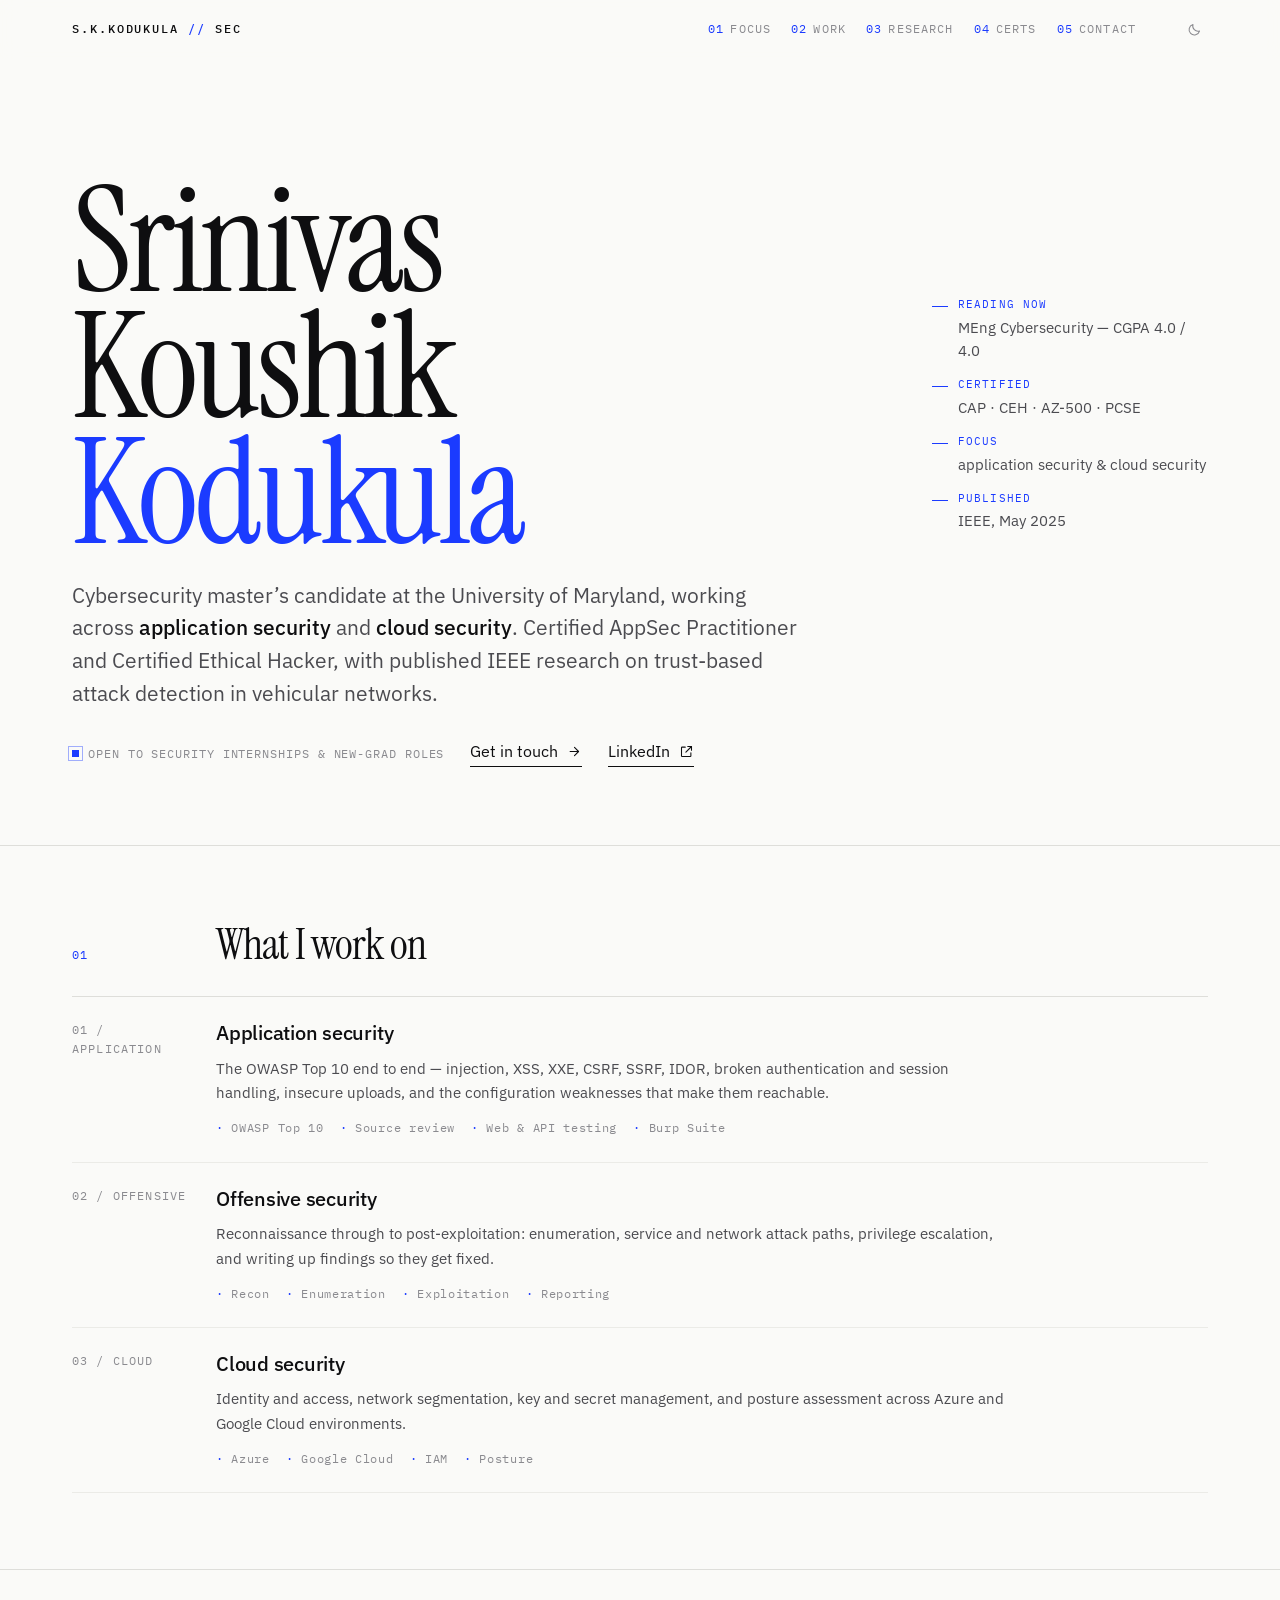
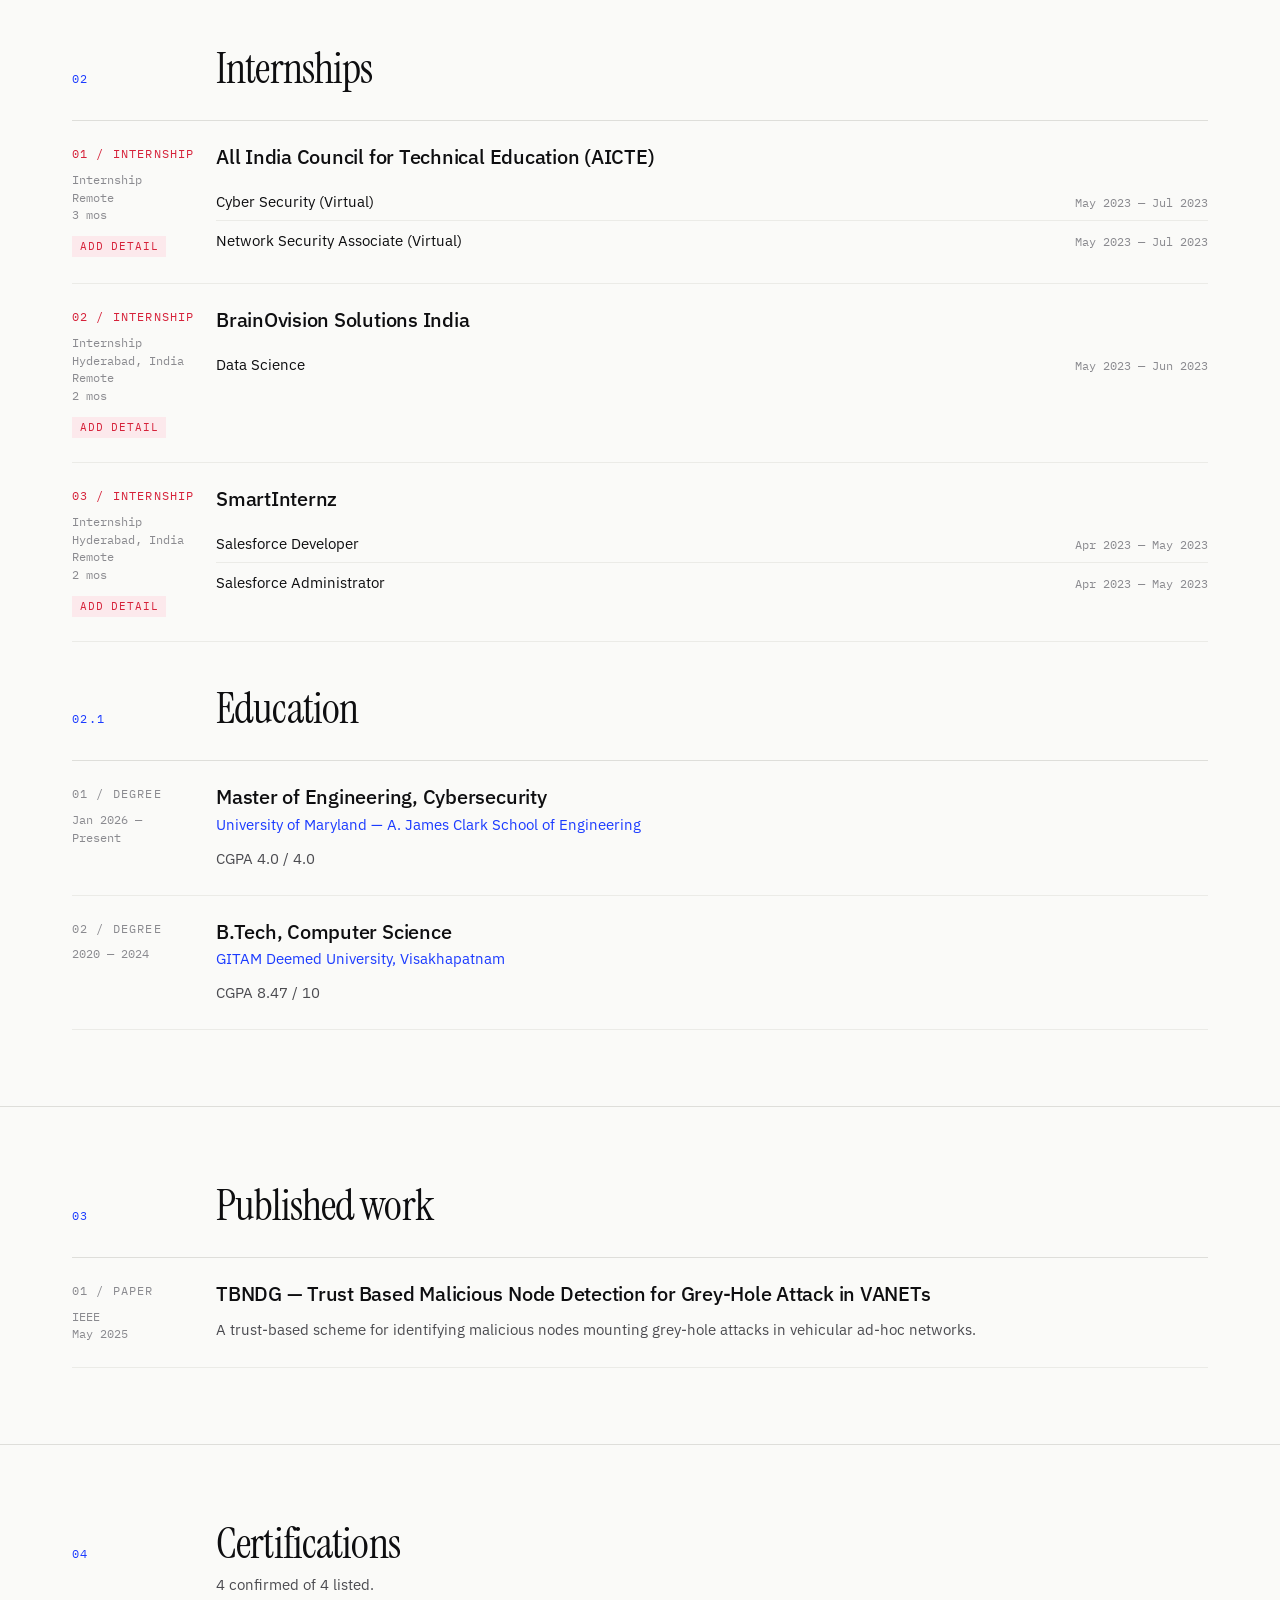
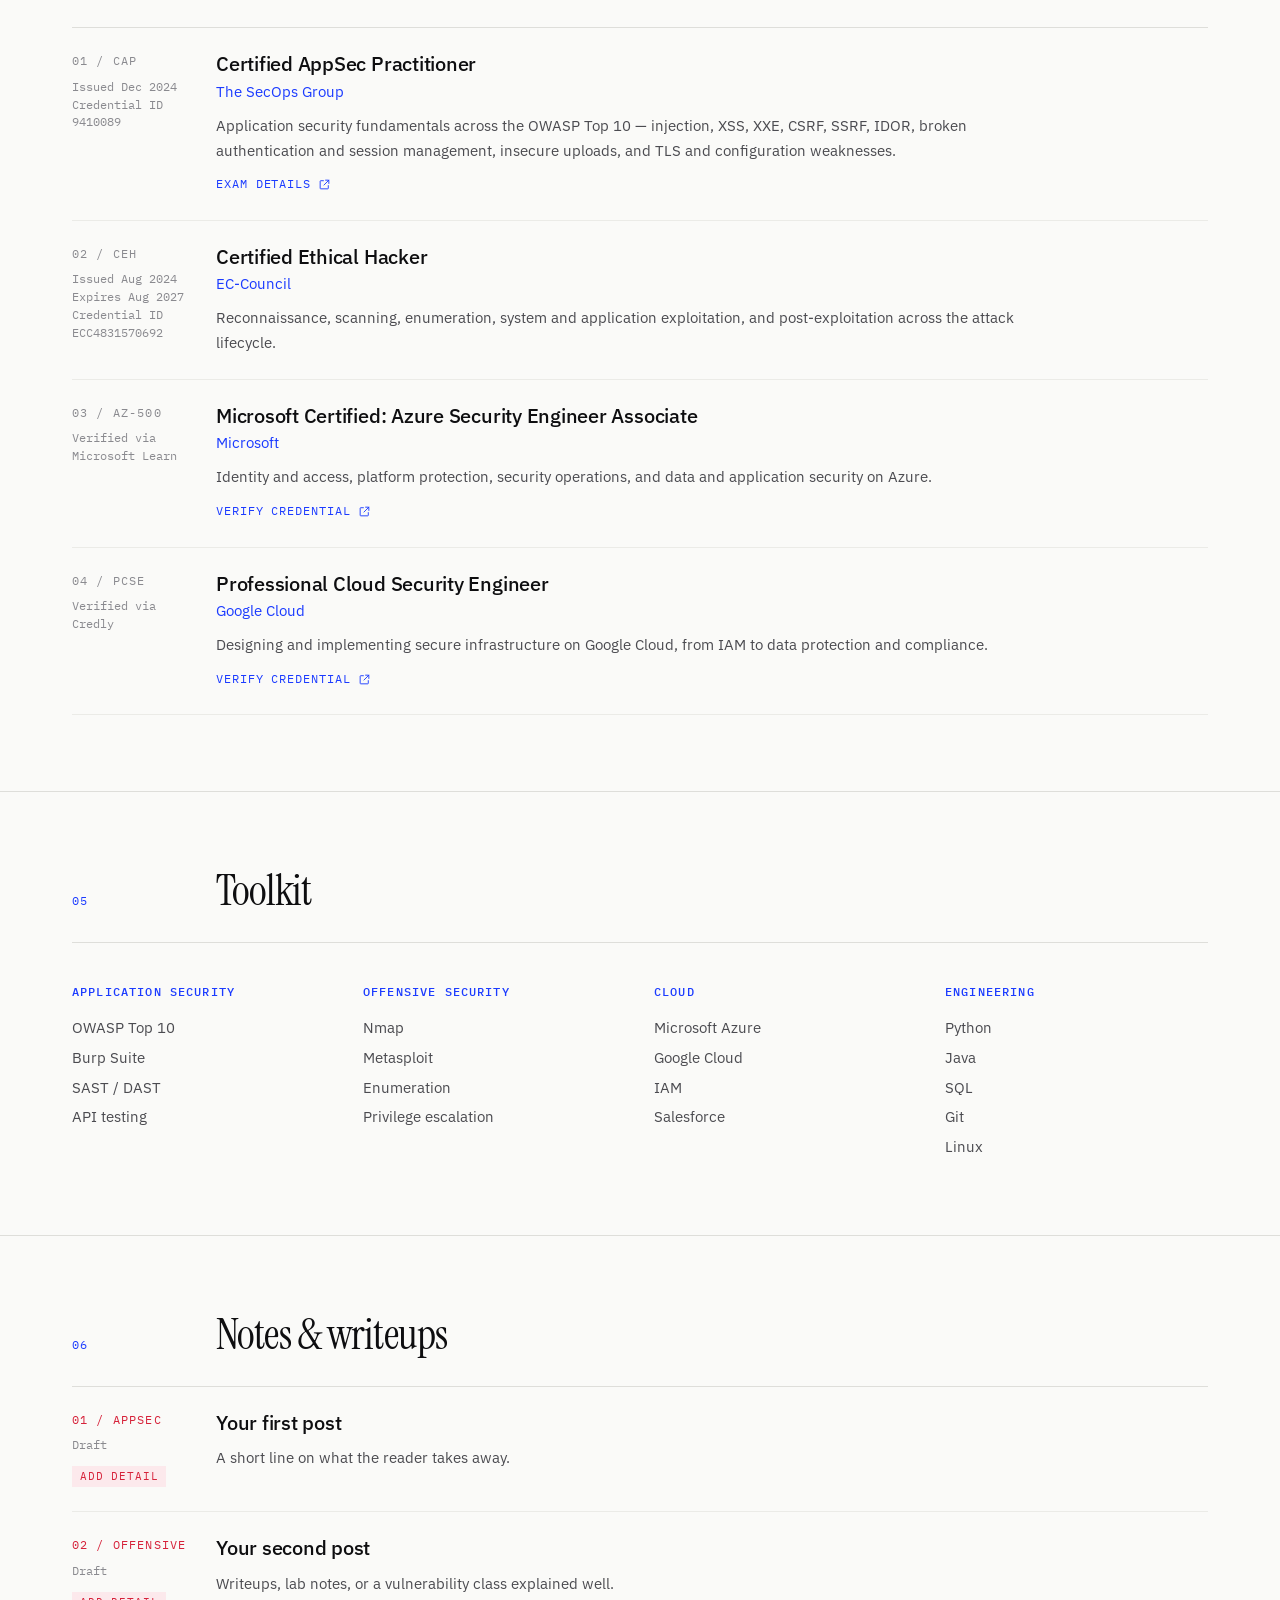
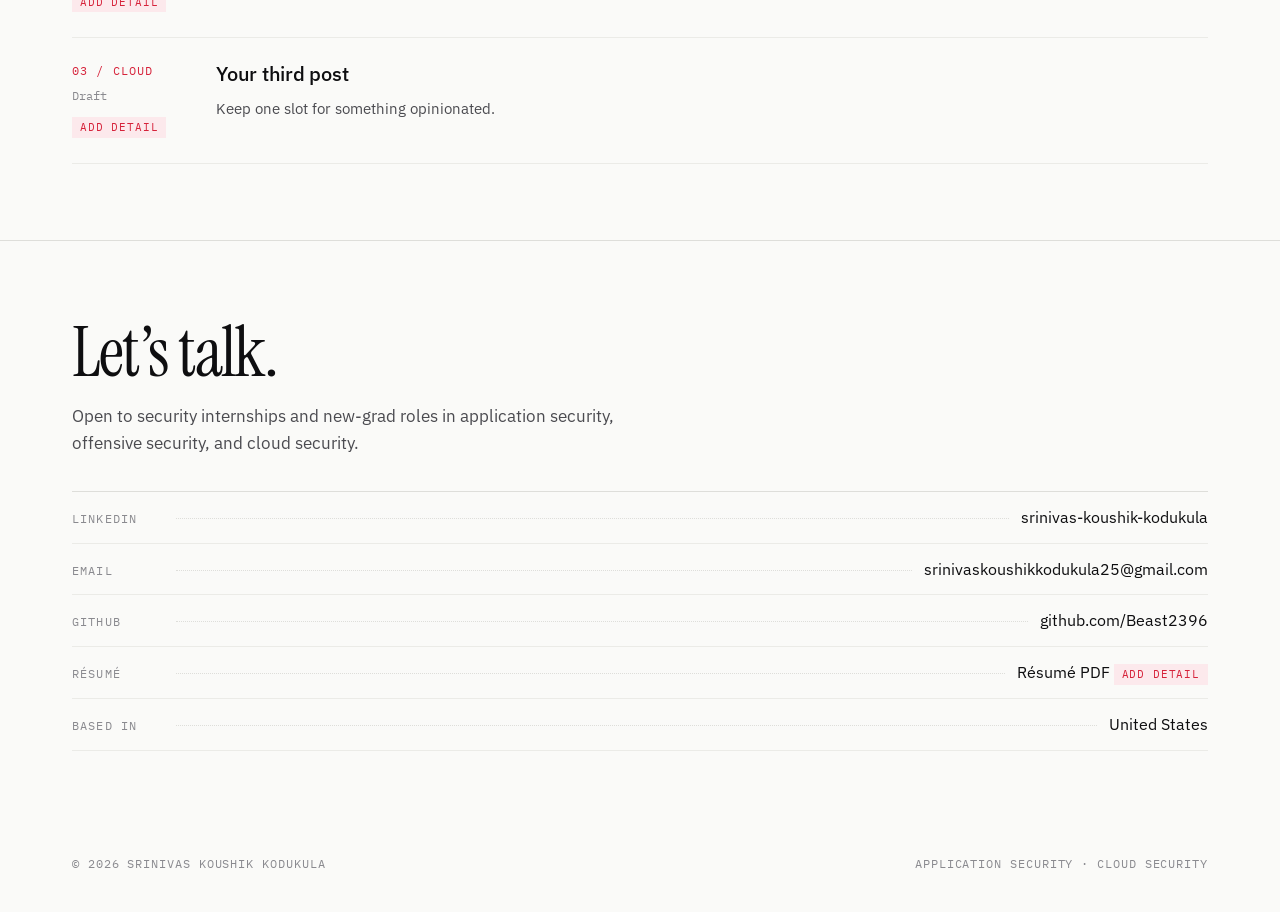
==== index.html @ a97a75a4 "Portfolio: four designs from one content source BEast (Windows 11 desktop) is the site; Annotated, T" ====
<!DOCTYPE html>
<html lang="en">
<head>
<meta charset="UTF-8">
<meta name="viewport" content="width=device-width, initial-scale=1, viewport-fit=cover">
<title>Srinivas Koushik Kodukula — Application &amp; Cloud Security</title>
<meta name="description" content="Cybersecurity master's candidate at the University of Maryland working across application security, offensive security, and cloud security. CAP and CEH certified, with published IEEE research.">
<meta name="author" content="Srinivas Koushik Kodukula">
<meta name="color-scheme" content="light dark">
<meta name="theme-color" content="#FAFAF8" media="(prefers-color-scheme: light)">
<meta name="theme-color" content="#0C0C0E" media="(prefers-color-scheme: dark)">
<meta property="og:type" content="website">
<meta property="og:title" content="Srinivas Koushik Kodukula — Application &amp; Cloud Security">
<link rel="preconnect" href="https://fonts.gstatic.com" crossorigin>
<link rel="stylesheet" href="https://fonts.googleapis.com/css2?family=Instrument+Serif:ital@0;1&family=IBM+Plex+Sans:wght@400;500&family=IBM+Plex+Mono:wght@400;500&display=swap">
<style>/* ══════════════════════════════════════════════════════════════════════
   DESIGN — "Annotated"

   The idea: a source-code review, set as print. Application security work
   is reading something closely and writing in the margin, so the whole
   page is built as a marked-up document — a narrow monospace margin rail
   carrying labels, IDs and dates, with the content set beside it, and
   hairline rules between every entry. The hero is the name at full page
   width with review annotations pointing into it.

   Deliberately no cards, no soft gradients, no rounded surfaces. Structure
   comes from rules, numbers and the margin rail instead of from boxes.

   Palette : near-white paper, near-black ink, one electric cobalt, and a
             signal red used only for status and unfinished content.
   Type    : Instrument Serif at display sizes for the character, IBM Plex
             Sans for reading, IBM Plex Mono for everything in the margin.
   ══════════════════════════════════════════════════════════════════════ */

:root {
  color-scheme: light;
  --paper:  #FAFAF8;
  --paper-2:#F1F1ED;
  --ink:    #0E0E10;
  --ink-2:  #4B4B50;
  --ink-3:  #8A8A8F;
  --rule:   #DEDEDA;
  --rule-2: #EBEBE7;

  --accent:      #1B3BFF;
  --accent-soft: #E8EBFF;
  --signal:      #D6223A;
  --signal-soft: #FCE9EC;

  --f-display: 'Instrument Serif', 'Times New Roman', serif;
  --f-body: 'IBM Plex Sans', system-ui, -apple-system, sans-serif;
  --f-mono: 'IBM Plex Mono', ui-monospace, 'SF Mono', Menlo, monospace;

  --rail: 124px;
  --gutter: 22px;
  --ease: cubic-bezier(.22, .61, .36, 1);
}

@media (prefers-color-scheme: dark) {
  :root:not([data-theme="light"]) {
    color-scheme: dark;
    --paper:  #0C0C0E;
    --paper-2:#141418;
    --ink:    #EDEDEA;
    --ink-2:  #A7A7A4;
    --ink-3:  #6E6E72;
    --rule:   #26262B;
    --rule-2: #1A1A1E;
    --accent:      #7E95FF;
    --accent-soft: #171C36;
    --signal:      #FF5A6E;
    --signal-soft: #2A1418;
  }
}
:root[data-theme="dark"] {
  color-scheme: dark;
  --paper:  #0C0C0E;
  --paper-2:#141418;
  --ink:    #EDEDEA;
  --ink-2:  #A7A7A4;
  --ink-3:  #6E6E72;
  --rule:   #26262B;
  --rule-2: #1A1A1E;
  --accent:      #7E95FF;
  --accent-soft: #171C36;
  --signal:      #FF5A6E;
  --signal-soft: #2A1418;
}

*, *::before, *::after { box-sizing: border-box; }

body {
  margin: 0;
  background: var(--paper);
  color: var(--ink);
  font-family: var(--f-body);
  font-size: 16.5px;
  line-height: 1.6;
  -webkit-font-smoothing: antialiased;
}

h1, h2, h3 { margin: 0; font-weight: 400; }
p { margin: 0; }
ul, ol { margin: 0; padding: 0; list-style: none; }
a { color: inherit; text-decoration: none; }
button { font: inherit; color: inherit; background: none; border: 0; padding: 0; cursor: pointer; }
::selection { background: var(--accent); color: #fff; }
:focus-visible { outline: 2px solid var(--accent); outline-offset: 3px; }

html { scroll-behavior: smooth; scroll-padding-top: 90px; }

.wrap { width: 100%; max-width: 1180px; margin: 0 auto; padding-inline: var(--gutter); }

/* mono label, used everywhere in the margin */
.m {
  font-family: var(--f-mono); font-size: 11.5px; line-height: 1.5;
  letter-spacing: .08em; text-transform: uppercase; color: var(--ink-3);
}

/* ── top bar ─────────────────────────────────────────────────────────── */
.topbar {
  position: sticky; top: 0; z-index: 40;
  background: color-mix(in srgb, var(--paper) 88%, transparent);
  backdrop-filter: blur(10px); -webkit-backdrop-filter: blur(10px);
  border-bottom: 1px solid transparent;
  transition: border-color .3s var(--ease);
}
.topbar.stuck { border-bottom-color: var(--rule); }
.bar { display: flex; align-items: center; gap: 20px; height: 58px; }

.sig {
  font-family: var(--f-mono); font-size: 12px; font-weight: 500;
  letter-spacing: .16em; color: var(--ink); flex: none;
}
.sig b { color: var(--accent); font-weight: 500; }

.bar nav { display: none; gap: 20px; margin-left: auto; }
@media (min-width: 880px) { .bar nav { display: flex; } }
.bar nav a { position: relative; font-family: var(--f-mono); font-size: 11.5px; letter-spacing: .1em; text-transform: uppercase; color: var(--ink-3); transition: color .2s var(--ease); }
.bar nav a i { color: var(--accent); font-style: normal; margin-right: 6px; }
.bar nav a:hover { color: var(--ink); }

.bar-end { display: flex; align-items: center; gap: 12px; margin-left: auto; }
@media (min-width: 880px) { .bar-end { margin-left: 24px; } }
.tog { width: 28px; height: 28px; display: grid; place-items: center; color: var(--ink-3); transition: color .2s var(--ease); }
.tog:hover { color: var(--ink); }
.tog svg { width: 15px; height: 15px; }

/* ── hero ────────────────────────────────────────────────────────────── */
.hero { padding-block: clamp(46px, 9vw, 96px) clamp(40px, 7vw, 78px); border-bottom: 1px solid var(--rule); }
.hero-grid { display: grid; grid-template-columns: 1fr; gap: 30px; }
@media (min-width: 1000px) { .hero-grid { grid-template-columns: minmax(0, 1fr) 276px; gap: 52px; align-items: end; } }

.name {
  font-family: var(--f-display); font-weight: 400;
  font-size: clamp(3.1rem, 12.4vw, 9.2rem);
  line-height: .855; letter-spacing: -0.028em;
  text-wrap: balance;
}
.name .lede { display: block; }
.name .accent { color: var(--accent); }

/* review annotations in the right margin */
.annots { display: flex; flex-direction: column; gap: 14px; }
.annot { position: relative; padding-left: 26px; }
.annot::before {
  content: ""; position: absolute; left: 0; top: .62em; width: 16px; height: 1px; background: var(--accent);
}
.annot .k { display: block; font-family: var(--f-mono); font-size: 11px; letter-spacing: .1em; text-transform: uppercase; color: var(--accent); }
.annot .v { display: block; font-size: 14.5px; color: var(--ink-2); margin-top: 2px; }

.statement {
  margin-top: clamp(28px, 5vw, 46px);
  font-size: clamp(1.06rem, 2.3vw, 1.32rem); line-height: 1.55;
  color: var(--ink-2); max-width: 46rem;
}
.statement b { color: var(--ink); font-weight: 500; }

.hero-foot { display: flex; flex-wrap: wrap; align-items: center; gap: 14px 26px; margin-top: 30px; }
.live { display: inline-flex; align-items: center; gap: 9px; }
.live .d { width: 7px; height: 7px; background: var(--accent); flex: none; position: relative; }
.live .d::after { content: ""; position: absolute; inset: -4px; border: 1px solid var(--accent); opacity: .4; animation: pulse 2.6s var(--ease) infinite; }
@keyframes pulse { 0% { transform: scale(.6); opacity: .55; } 100% { transform: scale(1.5); opacity: 0; } }

.cta { display: inline-flex; align-items: center; gap: 9px; font-size: 15.5px; color: var(--ink); border-bottom: 1px solid var(--ink); padding-bottom: 2px; transition: color .2s var(--ease), border-color .2s var(--ease), gap .2s var(--ease); }
.cta:hover { color: var(--accent); border-color: var(--accent); gap: 14px; }
.cta svg { width: 15px; height: 15px; }

/* ── section scaffold ────────────────────────────────────────────────── */
section { padding-block: clamp(46px, 7vw, 76px); border-bottom: 1px solid var(--rule); }
section:last-of-type { border-bottom: 0; }

.sec-bar { display: grid; grid-template-columns: var(--rail) 1fr; gap: 20px; align-items: baseline; margin-bottom: 30px; }
@media (max-width: 760px) { .sec-bar { grid-template-columns: 1fr; gap: 6px; } }
.sec-n { font-family: var(--f-mono); font-size: 11.5px; letter-spacing: .12em; color: var(--accent); }
.sec-t { font-family: var(--f-display); font-size: clamp(1.7rem, 4.4vw, 2.7rem); line-height: 1.02; letter-spacing: -0.02em; }
.sec-x { margin-top: 8px; font-size: 15px; color: var(--ink-2); max-width: 40rem; }

/* ── the entry: margin rail + content. every list on the page uses it ── */
.entries { border-top: 1px solid var(--rule); }
.entry {
  display: grid; grid-template-columns: var(--rail) 1fr; gap: 20px;
  padding-block: 24px; border-bottom: 1px solid var(--rule-2);
}
@media (max-width: 760px) { .entry { grid-template-columns: 1fr; gap: 10px; } }
.entry:hover .e-id { color: var(--accent); }
.e-rail { display: flex; flex-direction: column; gap: 7px; }
.e-id { font-family: var(--f-mono); font-size: 11.5px; letter-spacing: .1em; color: var(--ink-3); transition: color .2s var(--ease); }
.e-meta { font-family: var(--f-mono); font-size: 11.5px; line-height: 1.55; color: var(--ink-3); }

.e-title { font-size: 1.22rem; font-weight: 500; letter-spacing: -0.012em; line-height: 1.25; }
.e-title .at { color: var(--ink-3); font-weight: 400; }
.e-sub { margin-top: 3px; font-size: 14.5px; color: var(--accent); }
.e-body { margin-top: 10px; font-size: 15.3px; color: var(--ink-2); line-height: 1.62; max-width: 50rem; }

.tags { display: flex; flex-wrap: wrap; gap: 6px 16px; margin-top: 14px; }
.tags li { font-family: var(--f-mono); font-size: 11.5px; letter-spacing: .06em; color: var(--ink-3); }
.tags li::before { content: "· "; color: var(--accent); }

.stints { margin-top: 12px; }
.stints li { display: flex; flex-wrap: wrap; align-items: baseline; gap: 10px; padding: 7px 0; border-top: 1px solid var(--rule-2); }
.stints li:first-child { border-top: 0; }
.stint-t { font-size: 15.2px; color: var(--ink); }
.stint-p { margin-left: auto; font-family: var(--f-mono); font-size: 11.5px; color: var(--ink-3); }

.e-link { display: inline-flex; align-items: center; gap: 7px; margin-top: 13px; font-family: var(--f-mono); font-size: 11.5px; letter-spacing: .08em; text-transform: uppercase; color: var(--accent); transition: gap .2s var(--ease); }
a.entry:hover .e-link { gap: 12px; }
.e-link svg { width: 13px; height: 13px; }

/* unfinished content */
.todo { display: inline-block; padding: 2px 8px; background: var(--signal-soft); color: var(--signal); font-family: var(--f-mono); font-size: 10.5px; letter-spacing: .08em; text-transform: uppercase; }
.is-todo .e-id { color: var(--signal); }

/* ── toolkit: dense mono columns ─────────────────────────────────────── */
.kit { display: grid; grid-template-columns: repeat(4, 1fr); gap: 28px; border-top: 1px solid var(--rule); padding-top: 24px; }
@media (max-width: 900px) { .kit { grid-template-columns: repeat(2, 1fr); } }
@media (max-width: 520px) { .kit { grid-template-columns: 1fr; } }
.kit h4 { font-family: var(--f-mono); font-size: 11.5px; letter-spacing: .1em; text-transform: uppercase; color: var(--accent); font-weight: 500; }
.kit ul { margin-top: 12px; display: flex; flex-direction: column; gap: 6px; }
.kit li { font-size: 14.8px; color: var(--ink-2); }

/* ── contact: a table of contents with leader dots ───────────────────── */
.contact-head { font-family: var(--f-display); font-size: clamp(2.2rem, 7vw, 4.4rem); line-height: 1; letter-spacing: -0.025em; }
.contact-x { margin-top: 16px; font-size: 1.05rem; color: var(--ink-2); max-width: 38rem; }
.toc { margin-top: 34px; border-top: 1px solid var(--rule); }
.toc-row { display: flex; align-items: baseline; gap: 12px; padding: 13px 0; border-bottom: 1px solid var(--rule-2); }
.toc-k { font-family: var(--f-mono); font-size: 11.5px; letter-spacing: .1em; text-transform: uppercase; color: var(--ink-3); flex: none; min-width: 92px; }
.toc-dots { flex: 1; border-bottom: 1px dotted var(--rule); transform: translateY(-4px); }
.toc-v { font-size: 15.5px; color: var(--ink); }
a.toc-row:hover .toc-v { color: var(--accent); }
a.toc-row:hover .toc-dots { border-bottom-color: var(--accent); }

footer { padding-block: 28px 40px; }
.foot { display: flex; flex-wrap: wrap; justify-content: space-between; gap: 12px; }

/* ── motion ───────────────────────────────────────────────────────────
   Reveal state is applied by JS only, so the page renders complete if
   scripts fail. `translate` is used rather than `transform` so reveals
   never collide with hover transforms.
   ─────────────────────────────────────────────────────────────────── */
.reveal { opacity: 0; translate: 0 14px; transition: opacity .62s var(--ease), translate .62s var(--ease); }
.reveal.in { opacity: 1; translate: 0 0; }
.name .reveal { translate: 0 24px; }

/* the rail id shifts as the eye lands on a row */
.entry { transition: background-color .25s var(--ease); }
.entry:hover { background: color-mix(in srgb, var(--accent) 4%, transparent); }
a.entry:hover .e-title { color: var(--accent); }
.e-title { transition: color .25s var(--ease); }

/* the annotation leader lines draw themselves in */
.annot::before { transform-origin: left; scale: 0 1; transition: scale .5s var(--ease) .15s; }
.annot.in::before { scale: 1 1; }

@media (prefers-reduced-motion: reduce) {
  .reveal { opacity: 1; translate: 0 0; }
  .annot::before { scale: 1 1; }
}
</style>
</head>
<body>
<header class="topbar" id="topbar">
  <div class="wrap bar">
    <a class="sig" id="sig" href="#top"></a>
    <nav id="nav" aria-label="Sections"></nav>
    <div class="bar-end"><button class="tog" id="theme" type="button"></button></div>
  </div>
</header>

<main id="top">
  <section class="hero">
    <div class="wrap">
      <div class="hero-grid">
        <h1 class="name" id="name"></h1>
        <ul class="annots" id="annots"></ul>
      </div>
      <p class="statement" id="statement"></p>
      <div class="hero-foot" id="herofoot"></div>
    </div>
  </section>

  <section id="focus">
    <div class="wrap">
      <div class="sec-bar">
        <span class="sec-n">01</span>
        <div><h2 class="sec-t">What I work on</h2></div>
      </div>
      <div class="entries" id="focus-list"></div>
    </div>
  </section>

  <section id="work">
    <div class="wrap">
      <div class="sec-bar">
        <span class="sec-n">02</span>
        <div><h2 class="sec-t">Internships</h2></div>
      </div>
      <div class="entries" id="work-list"></div>
      <div class="sec-bar" style="margin-top:44px"><span class="sec-n">02.1</span><div><h2 class="sec-t">Education</h2></div></div>
      <div class="entries" id="edu-list"></div>
    </div>
  </section>

  <section id="research">
    <div class="wrap">
      <div class="sec-bar">
        <span class="sec-n">03</span>
        <div><h2 class="sec-t">Published work</h2></div>
      </div>
      <div class="entries" id="research-list"></div>
    </div>
  </section>

  <section id="certs">
    <div class="wrap">
      <div class="sec-bar">
        <span class="sec-n">04</span>
        <div><h2 class="sec-t">Certifications</h2><p class="sec-x" id="cert-note"></p></div>
      </div>
      <div class="entries" id="cert-list"></div>
    </div>
  </section>

  <section id="toolkit">
    <div class="wrap">
      <div class="sec-bar">
        <span class="sec-n">05</span>
        <div><h2 class="sec-t">Toolkit</h2></div>
      </div>
      <div class="kit" id="kit"></div>
    </div>
  </section>

  <section id="writing">
    <div class="wrap">
      <div class="sec-bar">
        <span class="sec-n">06</span>
        <div><h2 class="sec-t">Notes &amp; writeups</h2></div>
      </div>
      <div class="entries" id="writing-list"></div>
    </div>
  </section>


  <section id="contact">
    <div class="wrap">
      <h2 class="contact-head">Let&rsquo;s talk.</h2>
      <p class="contact-x">Open to security internships and new-grad roles in application
        security, offensive security, and cloud security.</p>
      <div class="toc" id="toc"></div>
    </div>
  </section>
</main>

<footer><div class="wrap foot" id="foot"></div></footer>

<script>/* ══════════════════════════════════════════════════════════════════════
   CONTENT — everything the site says lives here.

   Facts below come from the LinkedIn profile export unless marked.
   Entries with  todo: true  render an amber "Needs your input" chip and
   are excluded from confirmed counts. Nothing here claims anything you
   haven't supplied.
   ══════════════════════════════════════════════════════════════════════ */
window.SITE = {
  owner: {
    name: 'Srinivas Koushik Kodukula',
    short: 'Srinivas',
    headline: 'Securing software, from the source up.',
    discipline: 'Application Security · Cloud Security',
    intro: 'Cybersecurity master’s candidate at the University of Maryland, working across ' +
           'application security and cloud security. Certified AppSec Practitioner and Certified ' +
           'Ethical Hacker, with published IEEE research on trust-based attack detection in ' +
           'vehicular networks.',
    status: 'Open to security internships & new-grad roles',
    location: { text: 'United States' },
    email: { text: 'srinivaskoushikkodukula25@gmail.com',
             href: 'mailto:srinivaskoushikkodukula25@gmail.com' },
    resume: { text: 'Résumé PDF', href: null, todo: true },
    github: { text: 'github.com/Beast2396', href: 'https://github.com/Beast2396' },
    linkedin: {
      text: 'srinivas-koushik-kodukula',
      href: 'https://www.linkedin.com/in/srinivas-koushik-kodukula-233884201/'
    }
  },

  capabilities: [
    {
      icon: 'code',
      title: 'Application security',
      body: 'The OWASP Top 10 end to end — injection, XSS, XXE, CSRF, SSRF, IDOR, broken ' +
            'authentication and session handling, insecure uploads, and the configuration ' +
            'weaknesses that make them reachable.',
      tags: ['OWASP Top 10', 'Source review', 'Web & API testing', 'Burp Suite']
    },
    {
      icon: 'radar',
      title: 'Offensive security',
      body: 'Reconnaissance through to post-exploitation: enumeration, service and network ' +
            'attack paths, privilege escalation, and writing up findings so they get fixed.',
      tags: ['Recon', 'Enumeration', 'Exploitation', 'Reporting']
    },
    {
      icon: 'cloud',
      title: 'Cloud security',
      body: 'Identity and access, network segmentation, key and secret management, and posture ' +
            'assessment across Azure and Google Cloud environments.',
      tags: ['Azure', 'Google Cloud', 'IAM', 'Posture']
    }
  ],

  certifications: [
    { code: 'CAP', title: 'Certified AppSec Practitioner', issuer: 'The SecOps Group',
      meta: 'Issued Dec 2024 · Credential ID 9410089',
      body: 'Application security fundamentals across the OWASP Top 10 — injection, XSS, XXE, CSRF, ' +
            'SSRF, IDOR, broken authentication and session management, insecure uploads, and TLS ' +
            'and configuration weaknesses.',
      href: null,
      about: 'https://pentestingexams.com/certifications/essentials/certified-application-security-practitioner/' },

    { code: 'CEH', title: 'Certified Ethical Hacker', issuer: 'EC-Council',
      meta: 'Issued Aug 2024 · Expires Aug 2027 · Credential ID ECC4831570692',
      body: 'Reconnaissance, scanning, enumeration, system and application exploitation, and ' +
            'post-exploitation across the attack lifecycle.',
      href: null },

    { code: 'AZ-500', title: 'Microsoft Certified: Azure Security Engineer Associate',
      issuer: 'Microsoft',
      meta: 'Verified via Microsoft Learn',
      body: 'Identity and access, platform protection, security operations, and data and ' +
            'application security on Azure.',
      href: 'https://learn.microsoft.com/api/credentials/share/en-us/SrinivasKoushikKodukula-4548/' +
            '4B3795FE4D5EC7E7?sharingId=C3B1F4CC8D3BB18C' },

    { code: 'PCSE', title: 'Professional Cloud Security Engineer', issuer: 'Google Cloud',
      meta: 'Verified via Credly',
      body: 'Designing and implementing secure infrastructure on Google Cloud, from IAM to ' +
            'data protection and compliance.',
      href: 'https://www.credly.com/badges/587d7d92-cc0b-4b36-80d5-1ecc63cfcdd0/public_url' }
  ],

  experience: [
    {
      org: 'All India Council for Technical Education (AICTE)',
      meta: 'Internship · Remote · 3 mos',
      roles: [
        { title: 'Cyber Security (Virtual)', period: 'May 2023 — Jul 2023' },
        { title: 'Network Security Associate (Virtual)', period: 'May 2023 — Jul 2023' }
      ],
      needDetail: true
    },
    {
      org: 'BrainOvision Solutions India',
      meta: 'Internship · Hyderabad, India · Remote · 2 mos',
      roles: [{ title: 'Data Science', period: 'May 2023 — Jun 2023' }],
      needDetail: true
    },
    {
      org: 'SmartInternz',
      meta: 'Internship · Hyderabad, India · Remote · 2 mos',
      roles: [
        { title: 'Salesforce Developer', period: 'Apr 2023 — May 2023' },
        { title: 'Salesforce Administrator', period: 'Apr 2023 — May 2023' }
      ],
      needDetail: true
    }
  ],

  education: [
    { qualification: 'Master of Engineering, Cybersecurity',
      org: 'University of Maryland — A. James Clark School of Engineering',
      period: 'Jan 2026 — Present', grade: 'CGPA 4.0 / 4.0' },
    { qualification: 'B.Tech, Computer Science',
      org: 'GITAM Deemed University, Visakhapatnam',
      period: '2020 — 2024', grade: 'CGPA 8.47 / 10' }
  ],

  publications: [
    { title: 'TBNDG — Trust Based Malicious Node Detection for Grey-Hole Attack in VANETs',
      venue: 'IEEE', date: 'May 2025',
      body: 'A trust-based scheme for identifying malicious nodes mounting grey-hole attacks in ' +
            'vehicular ad-hoc networks.',
      href: null }
  ],

  writing: [
    { title: 'Your first post', blurb: 'A short line on what the reader takes away.',
      date: 'Draft', tag: 'AppSec', href: null, todo: true },
    { title: 'Your second post', blurb: 'Writeups, lab notes, or a vulnerability class explained well.',
      date: 'Draft', tag: 'Offensive', href: null, todo: true },
    { title: 'Your third post', blurb: 'Keep one slot for something opinionated.',
      date: 'Draft', tag: 'Cloud', href: null, todo: true }
  ],

  toolkit: [
    { group: 'Application security', items: ['OWASP Top 10', 'Burp Suite', 'SAST / DAST', 'API testing'] },
    { group: 'Offensive security', items: ['Nmap', 'Metasploit', 'Enumeration', 'Privilege escalation'] },
    { group: 'Cloud', items: ['Microsoft Azure', 'Google Cloud', 'IAM', 'Salesforce'] },
    { group: 'Engineering', items: ['Python', 'Java', 'SQL', 'Git', 'Linux'] }
  ]
};
</script>
<script>/* Renderer. All copy comes from window.SITE (content.js).
   Every list on the page is the same object: a monospace margin rail on
   the left, content on the right, hairline rule between. */
(function () {
  'use strict';

  var S = window.SITE, O = S.owner;
  var $ = function (s) { return document.querySelector(s); };
  var esc = function (v) {
    return String(v).replace(/[&<>"']/g, function (c) {
      return { '&': '&amp;', '<': '&lt;', '>': '&gt;', '"': '&quot;', "'": '&#39;' }[c];
    });
  };
  var pad = function (n) { return (n < 10 ? '0' : '') + n; };

  var ICON = {
    arrow: '<path d="M5 12h13M12 5.5 18.5 12 12 18.5"/>',
    out:   '<path d="M14 4h6v6M20 4l-9 9M19 14v5a1 1 0 0 1-1 1H5a1 1 0 0 1-1-1V6a1 1 0 0 1 1-1h5"/>',
    sun:   '<circle cx="12" cy="12" r="4"/><path d="M12 2v2M12 20v2M4.9 4.9l1.4 1.4M17.7 17.7l1.4 1.4M2 12h2M20 12h2M4.9 19.1l1.4-1.4M17.7 6.3l1.4-1.4"/>',
    moon:  '<path d="M20 14.5A8.5 8.5 0 0 1 9.5 4a8.5 8.5 0 1 0 10.5 10.5Z"/>'
  };
  function ico(n) {
    return '<svg viewBox="0 0 24 24" fill="none" stroke="currentColor" stroke-width="1.7" ' +
      'stroke-linecap="round" stroke-linejoin="round" aria-hidden="true">' + ICON[n] + '</svg>';
  }
  var TODO = '<span class="todo">Add detail</span>';

  /* an entry: rail on the left, content on the right */
  function entry(o) {
    var rail = '<div class="e-rail"><span class="e-id">' + esc(o.id) + '</span>' +
      (o.meta ? '<span class="e-meta">' + o.meta + '</span>' : '') +
      (o.todo ? '<span>' + TODO + '</span>' : '') + '</div>';
    var main = '<div><h3 class="e-title">' + o.title + '</h3>' +
      (o.sub ? '<div class="e-sub">' + esc(o.sub) + '</div>' : '') +
      (o.body ? '<p class="e-body">' + esc(o.body) + '</p>' : '') +
      (o.extra || '') +
      (o.link ? '<span class="e-link">' + esc(o.link.label) + ' ' + ico(o.link.icon || 'arrow') + '</span>' : '') +
      '</div>';
    var cls = 'entry' + (o.todo ? ' is-todo' : '');
    return o.href
      ? '<a class="' + cls + '" href="' + esc(o.href) + '" target="_blank" rel="noopener noreferrer">' + rail + main + '</a>'
      : '<article class="' + cls + '">' + rail + main + '</article>';
  }

  /* ── top bar ───────────────────────────────────────────────────────── */
  $('#sig').innerHTML = 'S.K.KODUKULA<b> //</b> SEC';
  $('#nav').innerHTML = [
    ['01', 'Focus', '#focus'], ['02', 'Work', '#work'], ['03', 'Research', '#research'],
    ['04', 'Certs', '#certs'], ['05', 'Contact', '#contact']
  ].map(function (n) {
    return '<a href="' + n[2] + '"><i>' + n[0] + '</i>' + n[1] + '</a>';
  }).join('');

  /* ── hero ──────────────────────────────────────────────────────────── */
  var parts = O.name.split(/\s+/);
  $('#name').innerHTML = parts.map(function (w, i) {
    return '<span class="lede' + (i === parts.length - 1 ? ' accent' : '') + '">' + esc(w) + '</span>';
  }).join('');

  var edu = S.education[0];
  var certCodes = S.certifications.filter(function (c) { return !c.todo; })
    .map(function (c) { return c.code; }).join(' · ');
  $('#annots').innerHTML = [
    ['Reading now', edu.qualification.replace(/^Master of Engineering, /, 'MEng ') + ' — ' + edu.grade],
    ['Certified', certCodes],
    ['Focus', O.discipline.replace(/ · /g, ' & ').toLowerCase()],
    ['Published', S.publications[0].venue + ', ' + S.publications[0].date]
  ].map(function (a) {
    return '<li class="annot"><span class="k">' + esc(a[0]) + '</span><span class="v">' + esc(a[1]) + '</span></li>';
  }).join('');

  $('#statement').innerHTML = esc(O.intro)
    .replace('application security', '<b>application security</b>')
    .replace('cloud security', '<b>cloud security</b>');

  $('#herofoot').innerHTML =
    '<span class="live m"><span class="d"></span>' + esc(O.status) + '</span>' +
    '<a class="cta" href="#contact">Get in touch ' + ico('arrow') + '</a>' +
    '<a class="cta" href="' + esc(O.linkedin.href) + '" target="_blank" rel="noopener noreferrer">LinkedIn ' + ico('out') + '</a>';

  /* ── 01 focus ──────────────────────────────────────────────────────── */
  $('#focus-list').innerHTML = S.capabilities.map(function (c, i) {
    return entry({
      id: pad(i + 1) + ' / ' + c.title.split(' ')[0].toUpperCase(),
      title: esc(c.title),
      body: c.body,
      extra: '<ul class="tags">' + c.tags.map(function (t) { return '<li>' + esc(t) + '</li>'; }).join('') + '</ul>'
    });
  }).join('');

  /* ── 02 work ───────────────────────────────────────────────────────── */
  $('#work-list').innerHTML = S.experience.map(function (x, i) {
    return entry({
      id: pad(i + 1) + ' / INTERNSHIP',
      meta: esc(x.meta).replace(/ · /g, '<br>'),
      title: esc(x.org),
      todo: x.needDetail,
      extra: '<ul class="stints">' + x.roles.map(function (r) {
        return '<li><span class="stint-t">' + esc(r.title) + '</span>' +
               '<span class="stint-p">' + esc(r.period) + '</span></li>';
      }).join('') + '</ul>'
    });
  }).join('');

  $('#edu-list').innerHTML = S.education.map(function (e, i) {
    return entry({
      id: pad(i + 1) + ' / DEGREE',
      meta: esc(e.period),
      title: esc(e.qualification),
      sub: e.org,
      body: e.grade
    });
  }).join('');

  /* ── 03 research ───────────────────────────────────────────────────── */
  $('#research-list').innerHTML = S.publications.map(function (p, i) {
    return entry({
      id: pad(i + 1) + ' / PAPER',
      meta: esc(p.venue) + '<br>' + esc(p.date),
      title: esc(p.title),
      body: p.body,
      href: p.href,
      link: p.href ? { label: 'Read the paper', icon: 'out' } : null
    });
  }).join('');

  /* ── 04 certifications ─────────────────────────────────────────────── */
  var confirmed = S.certifications.filter(function (c) { return !c.todo; }).length;
  $('#cert-note').textContent = confirmed + ' confirmed of ' + S.certifications.length + ' listed.';
  $('#cert-list').innerHTML = S.certifications.map(function (c, i) {
    var target = c.href || c.about;
    return entry({
      id: pad(i + 1) + ' / ' + c.code,
      meta: c.meta ? esc(c.meta).replace(/ · /g, '<br>') : '',
      title: esc(c.title),
      sub: c.issuer,
      body: c.body,
      todo: c.todo,
      href: target,
      link: target ? { label: c.href ? 'Verify credential' : 'Exam details', icon: 'out' } : null
    });
  }).join('');

  /* ── 05 toolkit ────────────────────────────────────────────────────── */
  $('#kit').innerHTML = S.toolkit.map(function (g) {
    return '<div><h4>' + esc(g.group) + '</h4><ul>' +
      g.items.map(function (i) { return '<li>' + esc(i) + '</li>'; }).join('') + '</ul></div>';
  }).join('');

  /* ── 06 writing ────────────────────────────────────────────────────── */
  $('#writing-list').innerHTML = S.writing.map(function (w, i) {
    return entry({
      id: pad(i + 1) + ' / ' + w.tag.toUpperCase(),
      meta: esc(w.date),
      title: esc(w.title),
      body: w.blurb,
      todo: w.todo,
      href: w.href,
      link: w.href ? { label: 'Read', icon: 'arrow' } : null
    });
  }).join('');

  /* ── 07 contact ────────────────────────────────────────────────────── */
  function toc(label, field) {
    var v = esc(field.text) + (field.todo ? ' ' + TODO : '');
    var inner = '<span class="toc-k">' + esc(label) + '</span>' +
      '<span class="toc-dots"></span><span class="toc-v">' + v + '</span>';
    if (!field.href) return '<div class="toc-row">' + inner + '</div>';
    // mailto: opens a mail client, so it must not be forced into a new tab
    var ext = /^https?:/i.test(field.href) ? ' target="_blank" rel="noopener noreferrer"' : '';
    return '<a class="toc-row" href="' + esc(field.href) + '"' + ext + '>' + inner + '</a>';
  }
  $('#toc').innerHTML =
    toc('LinkedIn', O.linkedin) + toc('Email', O.email) + toc('GitHub', O.github) +
    toc('Résumé', O.resume) + toc('Based in', O.location);

  $('#foot').innerHTML =
    '<span class="m">© ' + new Date().getFullYear() + ' ' + esc(O.name) + '</span>' +
    '<span class="m">' + esc(O.discipline) + '</span>';

  /* ── theme ─────────────────────────────────────────────────────────── */
  var root = document.documentElement, tog = $('#theme');
  function isDark() {
    return root.dataset.theme
      ? root.dataset.theme === 'dark'
      : window.matchMedia('(prefers-color-scheme: dark)').matches;
  }
  function paint() {
    tog.innerHTML = ico(isDark() ? 'sun' : 'moon');
    tog.setAttribute('aria-label', isDark() ? 'Switch to light theme' : 'Switch to dark theme');
  }
  try { var sv = localStorage.getItem('theme'); if (sv) root.dataset.theme = sv; } catch (e) {}
  paint();
  tog.addEventListener('click', function () {
    root.dataset.theme = isDark() ? 'light' : 'dark';
    try { localStorage.setItem('theme', root.dataset.theme); } catch (e) {}
    paint();
  });

  /* ── chrome + motion ───────────────────────────────────────────────── */
  var bar = $('#topbar'), q = false;
  window.addEventListener('scroll', function () {
    if (q) return; q = true;
    requestAnimationFrame(function () { q = false; bar.classList.toggle('stuck', window.scrollY > 6); });
  }, { passive: true });

  var still = window.matchMedia('(prefers-reduced-motion: reduce)').matches;
  if (!still) {
    var hero = Array.prototype.slice.call(document.querySelectorAll('.name .lede, .annot, .statement, .hero-foot > *'));
    hero.forEach(function (el, i) { el.classList.add('reveal'); el.style.transitionDelay = (60 + i * 55) + 'ms'; });
    requestAnimationFrame(function () {
      requestAnimationFrame(function () { hero.forEach(function (el) { el.classList.add('in'); }); });
    });

    if (window.IntersectionObserver) {
      var io = new IntersectionObserver(function (es) {
        es.forEach(function (e) {
          if (!e.isIntersecting) return;
          e.target.classList.add('in');
          io.unobserve(e.target);
        });
      }, { rootMargin: '0px 0px -6% 0px', threshold: 0.04 });
      document.querySelectorAll('.sec-bar, .entry, .kit > *, .toc-row, .contact-head, .contact-x')
        .forEach(function (el, i) {
          el.classList.add('reveal');
          el.style.transitionDelay = (i % 5) * 45 + 'ms';
          io.observe(el);
        });
    }
  }
})();
</script>
</body>
</html>
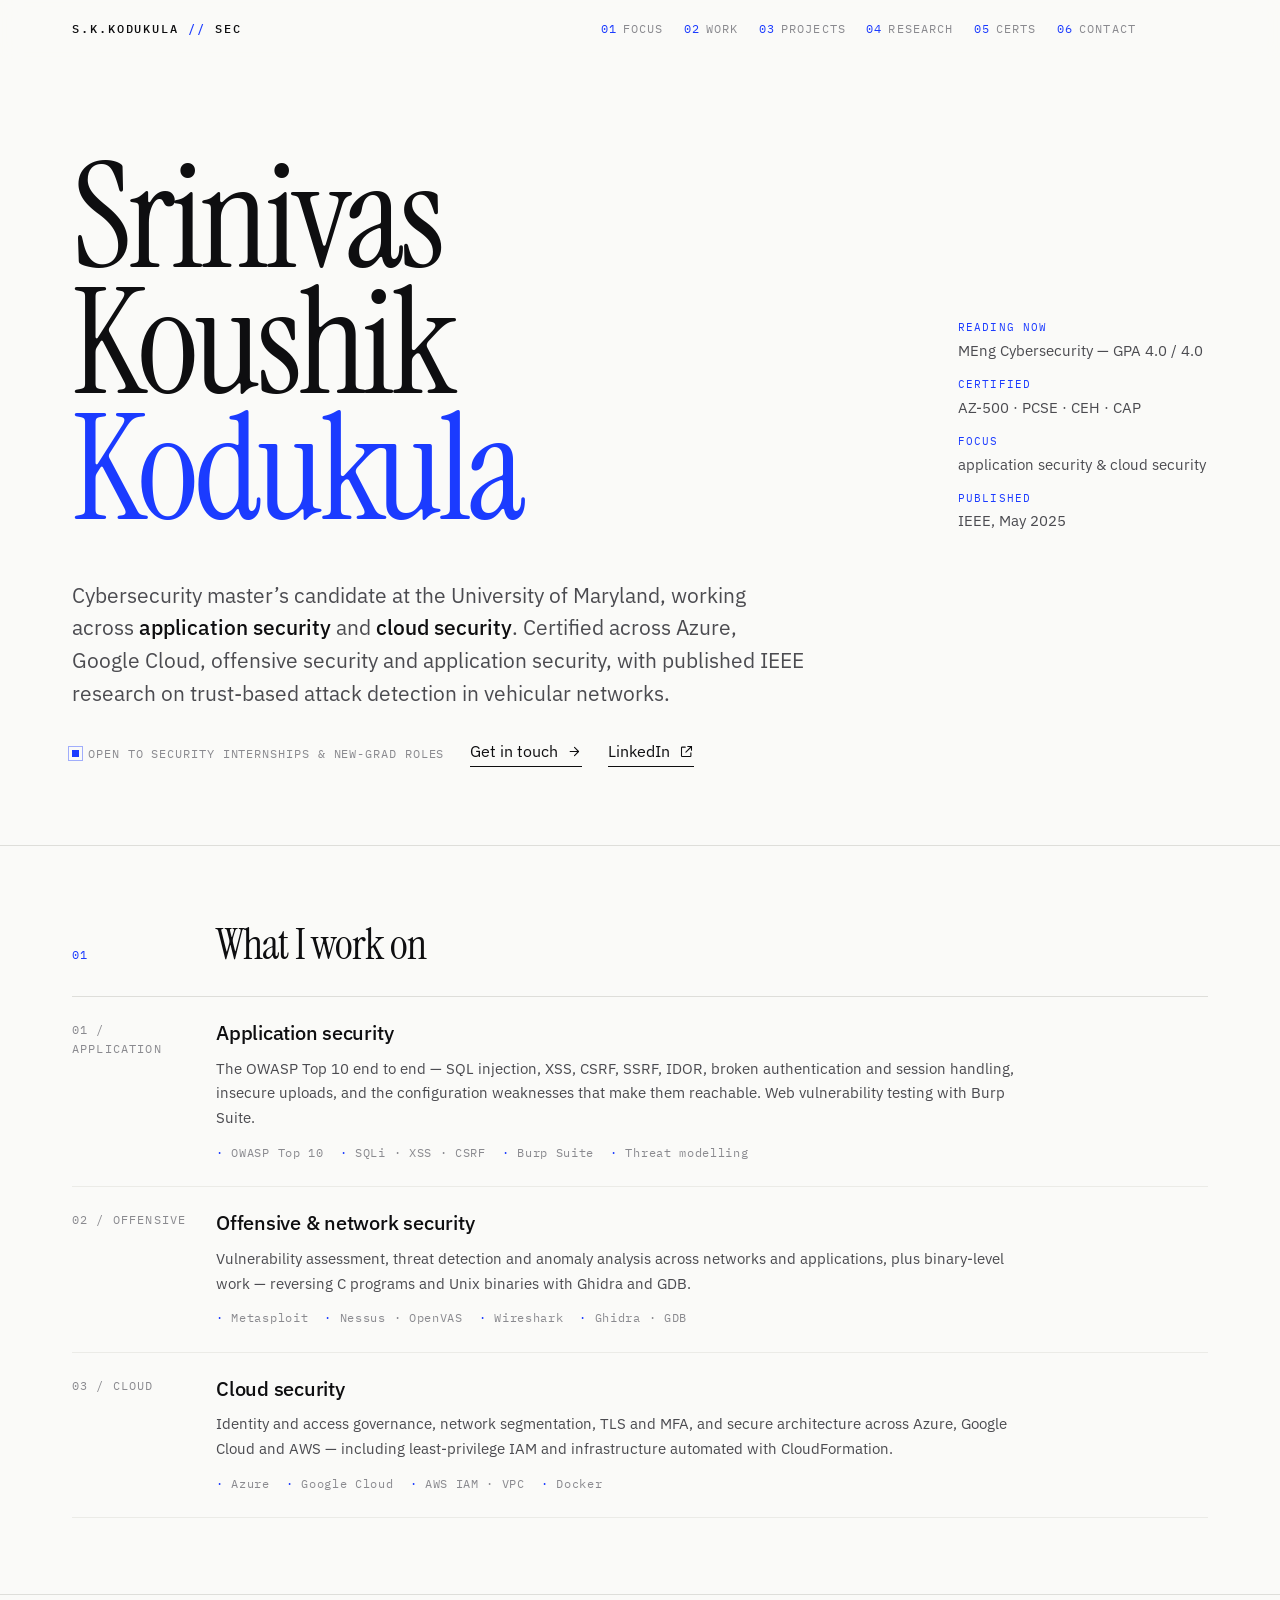
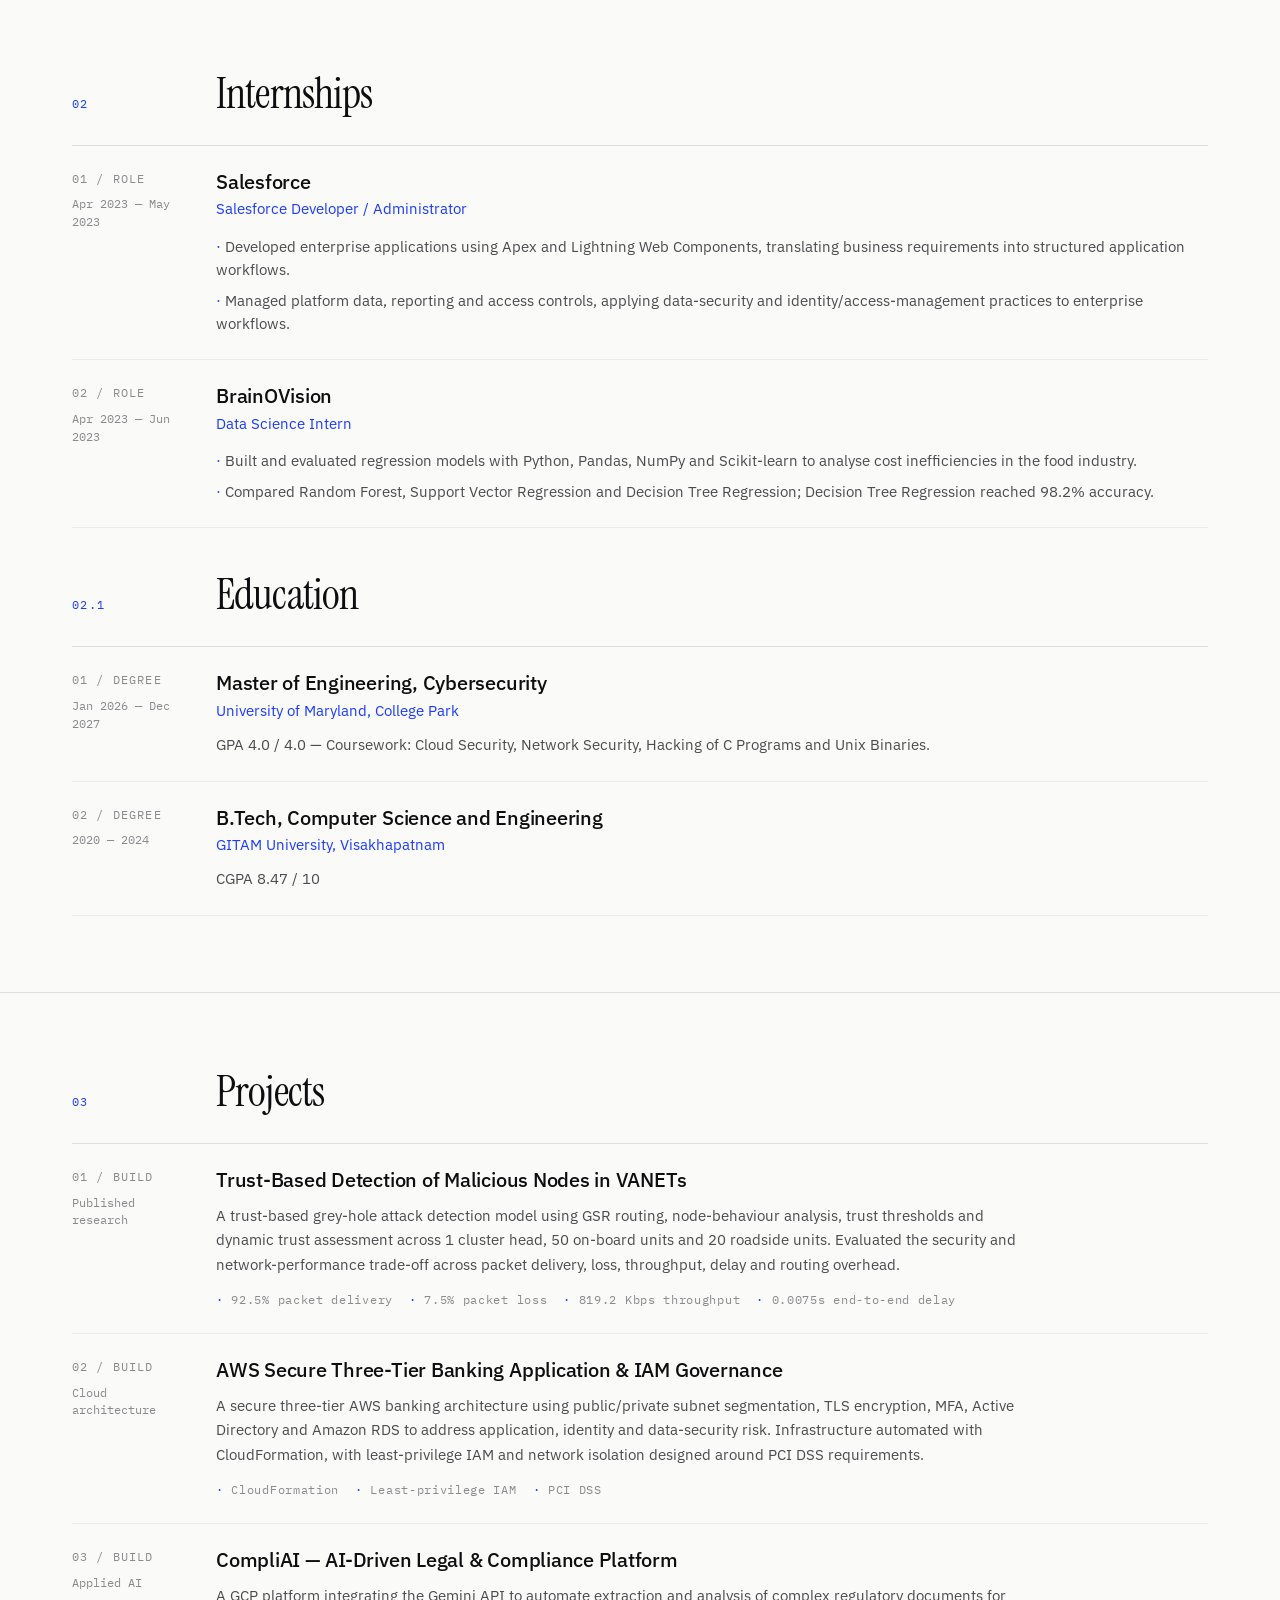
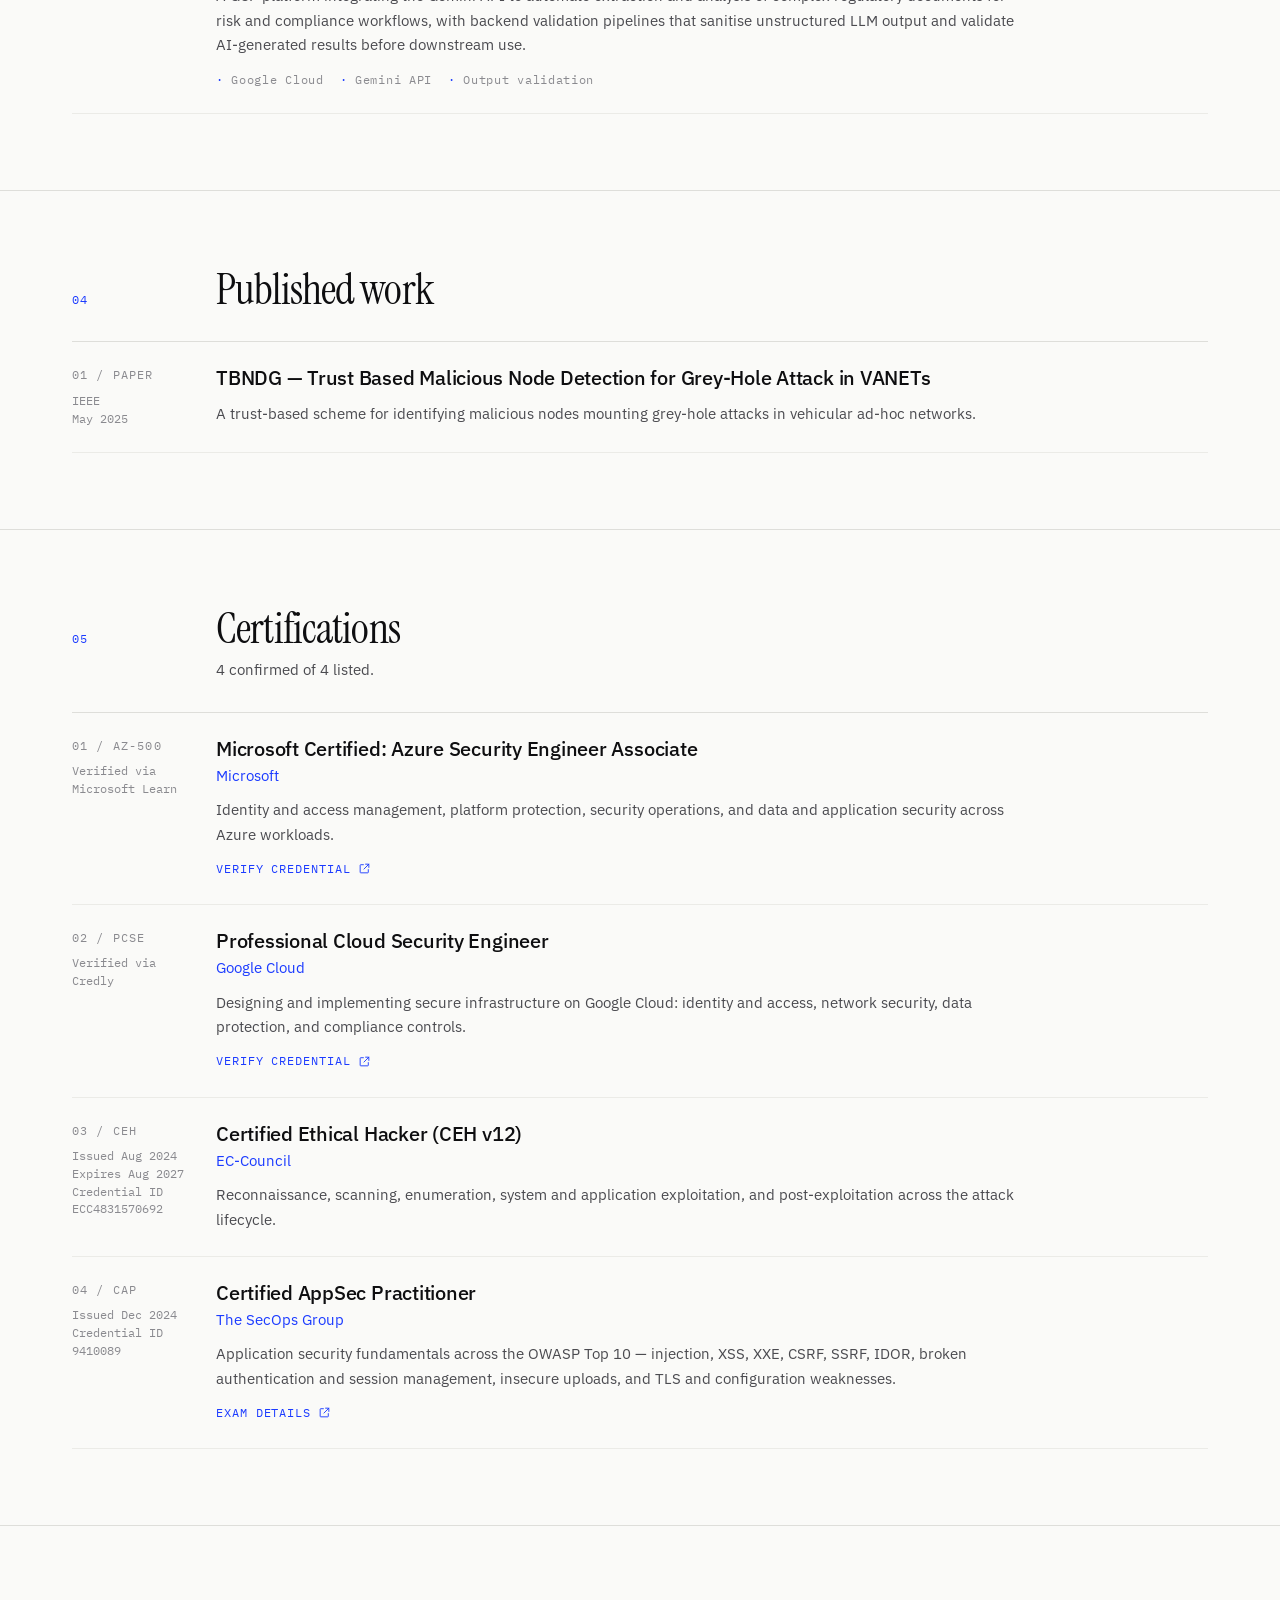
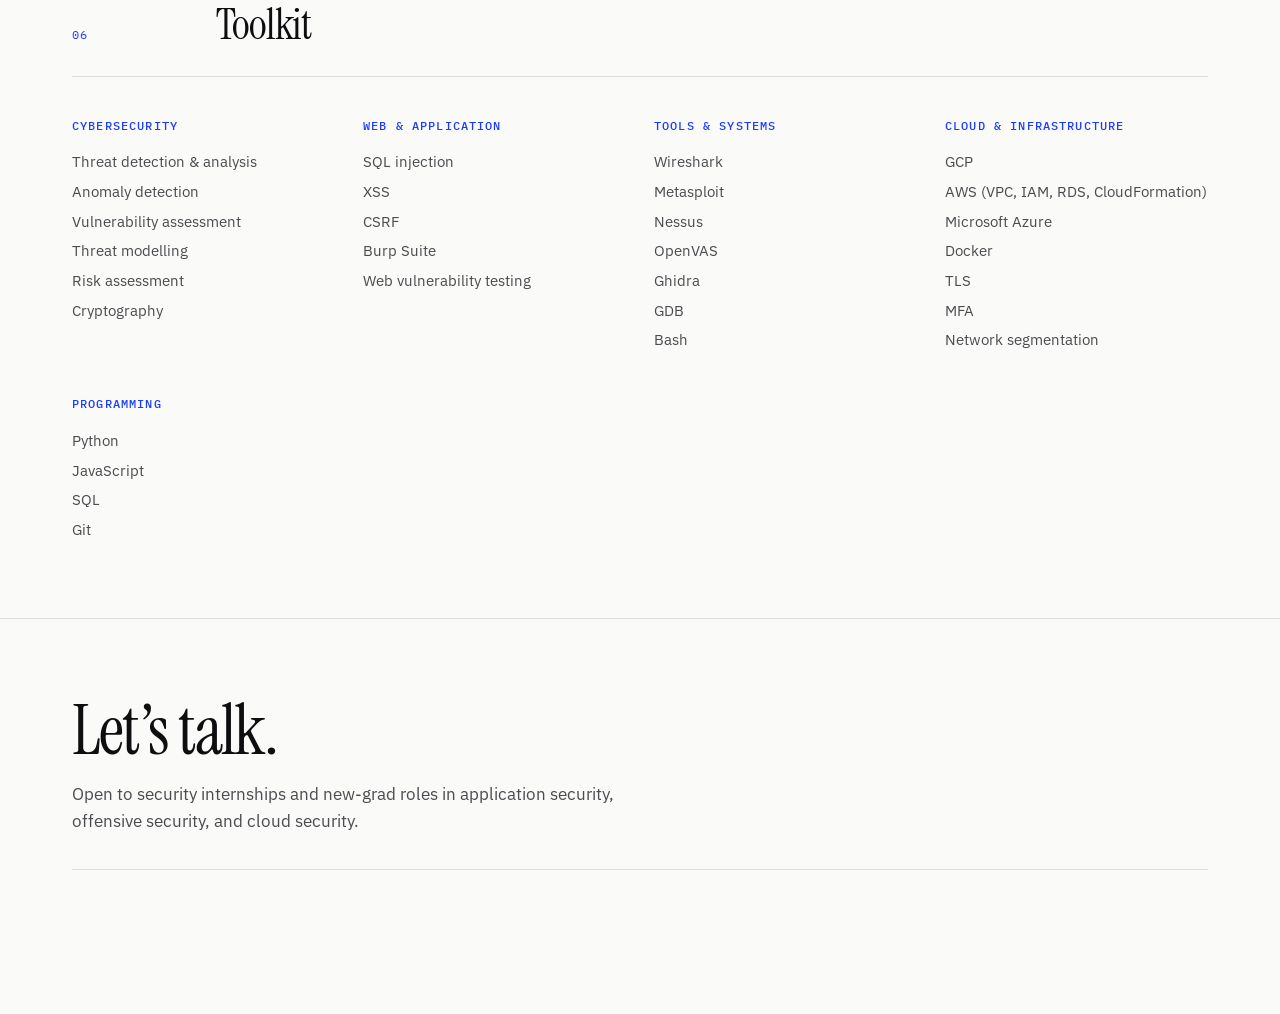
==== commit dff0f9c0: "Rebuild content from the résumé; add Projects across all designs The CV carries substantially more t" ====
--- a/index.html
+++ b/index.html
@@ -321,10 +321,20 @@
     </div>
   </section>
 
+  <section id="projects">
+    <div class="wrap">
+      <div class="sec-bar">
+        <span class="sec-n">03</span>
+        <div><h2 class="sec-t">Projects</h2></div>
+      </div>
+      <div class="entries" id="projects-list"></div>
+    </div>
+  </section>
+
   <section id="research">
     <div class="wrap">
       <div class="sec-bar">
-        <span class="sec-n">03</span>
+        <span class="sec-n">04</span>
         <div><h2 class="sec-t">Published work</h2></div>
       </div>
       <div class="entries" id="research-list"></div>
@@ -334,7 +344,7 @@
   <section id="certs">
     <div class="wrap">
       <div class="sec-bar">
-        <span class="sec-n">04</span>
+        <span class="sec-n">05</span>
         <div><h2 class="sec-t">Certifications</h2><p class="sec-x" id="cert-note"></p></div>
       </div>
       <div class="entries" id="cert-list"></div>
@@ -344,7 +354,7 @@
   <section id="toolkit">
     <div class="wrap">
       <div class="sec-bar">
-        <span class="sec-n">05</span>
+        <span class="sec-n">06</span>
         <div><h2 class="sec-t">Toolkit</h2></div>
       </div>
       <div class="kit" id="kit"></div>
@@ -354,7 +364,7 @@
   <section id="writing">
     <div class="wrap">
       <div class="sec-bar">
-        <span class="sec-n">06</span>
+        <span class="sec-n">07</span>
         <div><h2 class="sec-t">Notes &amp; writeups</h2></div>
       </div>
       <div class="entries" id="writing-list"></div>
@@ -375,12 +385,11 @@
 <footer><div class="wrap foot" id="foot"></div></footer>
 
 <script>/* ══════════════════════════════════════════════════════════════════════
-   CONTENT — everything the site says lives here.
-
-   Facts below come from the LinkedIn profile export unless marked.
-   Entries with  todo: true  render an amber "Needs your input" chip and
-   are excluded from confirmed counts. Nothing here claims anything you
-   haven't supplied.
+   CONTENT — everything every design says lives here.
+
+   Sourced from Srinivas_Koushik_Kodukula_Resume.pdf, with dates and
+   credential IDs cross-checked against the LinkedIn export and the
+   issuers' own verification pages. Nothing is invented.
    ══════════════════════════════════════════════════════════════════════ */
 window.SITE = {
   owner: {
@@ -389,14 +398,14 @@
     headline: 'Securing software, from the source up.',
     discipline: 'Application Security · Cloud Security',
     intro: 'Cybersecurity master’s candidate at the University of Maryland, working across ' +
-           'application security and cloud security. Certified AppSec Practitioner and Certified ' +
-           'Ethical Hacker, with published IEEE research on trust-based attack detection in ' +
-           'vehicular networks.',
+           'application security and cloud security. Certified across Azure, Google Cloud, ' +
+           'offensive security and application security, with published IEEE research on ' +
+           'trust-based attack detection in vehicular networks.',
     status: 'Open to security internships & new-grad roles',
-    location: { text: 'United States' },
+    location: { text: 'College Park, Maryland' },
     email: { text: 'srinivaskoushikkodukula25@gmail.com',
              href: 'mailto:srinivaskoushikkodukula25@gmail.com' },
-    resume: { text: 'Résumé PDF', href: null, todo: true },
+    resume: { text: 'Download PDF', href: 'https://beast2396.github.io/Beast/resume.pdf' },
     github: { text: 'github.com/Beast2396', href: 'https://github.com/Beast2396' },
     linkedin: {
       text: 'srinivas-koushik-kodukula',
@@ -408,91 +417,127 @@
     {
       icon: 'code',
       title: 'Application security',
-      body: 'The OWASP Top 10 end to end — injection, XSS, XXE, CSRF, SSRF, IDOR, broken ' +
+      body: 'The OWASP Top 10 end to end — SQL injection, XSS, CSRF, SSRF, IDOR, broken ' +
             'authentication and session handling, insecure uploads, and the configuration ' +
-            'weaknesses that make them reachable.',
-      tags: ['OWASP Top 10', 'Source review', 'Web & API testing', 'Burp Suite']
+            'weaknesses that make them reachable. Web vulnerability testing with Burp Suite.',
+      tags: ['OWASP Top 10', 'SQLi · XSS · CSRF', 'Burp Suite', 'Threat modelling']
     },
     {
       icon: 'radar',
-      title: 'Offensive security',
-      body: 'Reconnaissance through to post-exploitation: enumeration, service and network ' +
-            'attack paths, privilege escalation, and writing up findings so they get fixed.',
-      tags: ['Recon', 'Enumeration', 'Exploitation', 'Reporting']
+      title: 'Offensive & network security',
+      body: 'Vulnerability assessment, threat detection and anomaly analysis across networks ' +
+            'and applications, plus binary-level work — reversing C programs and Unix ' +
+            'binaries with Ghidra and GDB.',
+      tags: ['Metasploit', 'Nessus · OpenVAS', 'Wireshark', 'Ghidra · GDB']
     },
     {
       icon: 'cloud',
       title: 'Cloud security',
-      body: 'Identity and access, network segmentation, key and secret management, and posture ' +
-            'assessment across Azure and Google Cloud environments.',
-      tags: ['Azure', 'Google Cloud', 'IAM', 'Posture']
+      body: 'Identity and access governance, network segmentation, TLS and MFA, and secure ' +
+            'architecture across Azure, Google Cloud and AWS — including least-privilege ' +
+            'IAM and infrastructure automated with CloudFormation.',
+      tags: ['Azure', 'Google Cloud', 'AWS IAM · VPC', 'Docker']
     }
   ],
 
   certifications: [
-    { code: 'CAP', title: 'Certified AppSec Practitioner', issuer: 'The SecOps Group',
-      meta: 'Issued Dec 2024 · Credential ID 9410089',
-      body: 'Application security fundamentals across the OWASP Top 10 — injection, XSS, XXE, CSRF, ' +
-            'SSRF, IDOR, broken authentication and session management, insecure uploads, and TLS ' +
-            'and configuration weaknesses.',
-      href: null,
-      about: 'https://pentestingexams.com/certifications/essentials/certified-application-security-practitioner/' },
-
-    { code: 'CEH', title: 'Certified Ethical Hacker', issuer: 'EC-Council',
+    { code: 'AZ-500', title: 'Microsoft Certified: Azure Security Engineer Associate',
+      issuer: 'Microsoft', meta: 'Verified via Microsoft Learn',
+      body: 'Identity and access management, platform protection, security operations, and ' +
+            'data and application security across Azure workloads.',
+      href: 'https://learn.microsoft.com/api/credentials/share/en-us/SrinivasKoushikKodukula-4548/' +
+            '4B3795FE4D5EC7E7?sharingId=C3B1F4CC8D3BB18C' },
+
+    { code: 'PCSE', title: 'Professional Cloud Security Engineer', issuer: 'Google Cloud',
+      meta: 'Verified via Credly',
+      body: 'Designing and implementing secure infrastructure on Google Cloud: identity and ' +
+            'access, network security, data protection, and compliance controls.',
+      href: 'https://www.credly.com/badges/587d7d92-cc0b-4b36-80d5-1ecc63cfcdd0/public_url' },
+
+    { code: 'CEH', title: 'Certified Ethical Hacker (CEH v12)', issuer: 'EC-Council',
       meta: 'Issued Aug 2024 · Expires Aug 2027 · Credential ID ECC4831570692',
       body: 'Reconnaissance, scanning, enumeration, system and application exploitation, and ' +
             'post-exploitation across the attack lifecycle.',
       href: null },
 
-    { code: 'AZ-500', title: 'Microsoft Certified: Azure Security Engineer Associate',
-      issuer: 'Microsoft',
-      meta: 'Verified via Microsoft Learn',
-      body: 'Identity and access, platform protection, security operations, and data and ' +
-            'application security on Azure.',
-      href: 'https://learn.microsoft.com/api/credentials/share/en-us/SrinivasKoushikKodukula-4548/' +
-            '4B3795FE4D5EC7E7?sharingId=C3B1F4CC8D3BB18C' },
-
-    { code: 'PCSE', title: 'Professional Cloud Security Engineer', issuer: 'Google Cloud',
-      meta: 'Verified via Credly',
-      body: 'Designing and implementing secure infrastructure on Google Cloud, from IAM to ' +
-            'data protection and compliance.',
-      href: 'https://www.credly.com/badges/587d7d92-cc0b-4b36-80d5-1ecc63cfcdd0/public_url' }
+    { code: 'CAP', title: 'Certified AppSec Practitioner', issuer: 'The SecOps Group',
+      meta: 'Issued Dec 2024 · Credential ID 9410089',
+      body: 'Application security fundamentals across the OWASP Top 10 — injection, XSS, XXE, ' +
+            'CSRF, SSRF, IDOR, broken authentication and session management, insecure uploads, ' +
+            'and TLS and configuration weaknesses.',
+      href: null,
+      about: 'https://pentestingexams.com/certifications/essentials/certified-application-security-practitioner/' }
   ],
 
   experience: [
     {
-      org: 'All India Council for Technical Education (AICTE)',
-      meta: 'Internship · Remote · 3 mos',
-      roles: [
-        { title: 'Cyber Security (Virtual)', period: 'May 2023 — Jul 2023' },
-        { title: 'Network Security Associate (Virtual)', period: 'May 2023 — Jul 2023' }
-      ],
-      needDetail: true
+      org: 'Salesforce',
+      meta: 'Apr 2023 — May 2023',
+      roles: [{ title: 'Salesforce Developer / Administrator', period: 'Apr — May 2023' }],
+      points: [
+        'Developed enterprise applications using Apex and Lightning Web Components, translating ' +
+        'business requirements into structured application workflows.',
+        'Managed platform data, reporting and access controls, applying data-security and ' +
+        'identity/access-management practices to enterprise workflows.'
+      ]
     },
     {
-      org: 'BrainOvision Solutions India',
-      meta: 'Internship · Hyderabad, India · Remote · 2 mos',
-      roles: [{ title: 'Data Science', period: 'May 2023 — Jun 2023' }],
-      needDetail: true
+      org: 'BrainOVision',
+      meta: 'Apr 2023 — Jun 2023',
+      roles: [{ title: 'Data Science Intern', period: 'Apr — Jun 2023' }],
+      points: [
+        'Built and evaluated regression models with Python, Pandas, NumPy and Scikit-learn to ' +
+        'analyse cost inefficiencies in the food industry.',
+        'Compared Random Forest, Support Vector Regression and Decision Tree Regression; ' +
+        'Decision Tree Regression reached 98.2% accuracy.'
+      ]
+    }
+  ],
+
+  education: [
+    { qualification: 'Master of Engineering, Cybersecurity',
+      org: 'University of Maryland, College Park',
+      period: 'Jan 2026 — Dec 2027', grade: 'GPA 4.0 / 4.0',
+      detail: 'Coursework: Cloud Security, Network Security, Hacking of C Programs and Unix Binaries.' },
+    { qualification: 'B.Tech, Computer Science and Engineering',
+      org: 'GITAM University, Visakhapatnam',
+      period: '2020 — 2024', grade: 'CGPA 8.47 / 10' }
+  ],
+
+  projects: [
+    {
+      title: 'Trust-Based Detection of Malicious Nodes in VANETs',
+      tag: 'Published research',
+      body: 'A trust-based grey-hole attack detection model using GSR routing, node-behaviour ' +
+            'analysis, trust thresholds and dynamic trust assessment across 1 cluster head, ' +
+            '50 on-board units and 20 roadside units. Evaluated the security and ' +
+            'network-performance trade-off across packet delivery, loss, throughput, delay and ' +
+            'routing overhead.',
+      metrics: ['92.5% packet delivery', '7.5% packet loss', '819.2 Kbps throughput',
+                '0.0075s end-to-end delay'],
+      href: null
     },
     {
-      org: 'SmartInternz',
-      meta: 'Internship · Hyderabad, India · Remote · 2 mos',
-      roles: [
-        { title: 'Salesforce Developer', period: 'Apr 2023 — May 2023' },
-        { title: 'Salesforce Administrator', period: 'Apr 2023 — May 2023' }
-      ],
-      needDetail: true
+      title: 'AWS Secure Three-Tier Banking Application & IAM Governance',
+      tag: 'Cloud architecture',
+      body: 'A secure three-tier AWS banking architecture using public/private subnet ' +
+            'segmentation, TLS encryption, MFA, Active Directory and Amazon RDS to address ' +
+            'application, identity and data-security risk. Infrastructure automated with ' +
+            'CloudFormation, with least-privilege IAM and network isolation designed around ' +
+            'PCI DSS requirements.',
+      metrics: ['CloudFormation', 'Least-privilege IAM', 'PCI DSS'],
+      href: null
+    },
+    {
+      title: 'CompliAI — AI-Driven Legal & Compliance Platform',
+      tag: 'Applied AI',
+      body: 'A GCP platform integrating the Gemini API to automate extraction and analysis of ' +
+            'complex regulatory documents for risk and compliance workflows, with backend ' +
+            'validation pipelines that sanitise unstructured LLM output and validate ' +
+            'AI-generated results before downstream use.',
+      metrics: ['Google Cloud', 'Gemini API', 'Output validation'],
+      href: null
     }
-  ],
-
-  education: [
-    { qualification: 'Master of Engineering, Cybersecurity',
-      org: 'University of Maryland — A. James Clark School of Engineering',
-      period: 'Jan 2026 — Present', grade: 'CGPA 4.0 / 4.0' },
-    { qualification: 'B.Tech, Computer Science',
-      org: 'GITAM Deemed University, Visakhapatnam',
-      period: '2020 — 2024', grade: 'CGPA 8.47 / 10' }
   ],
 
   publications: [
@@ -503,20 +548,18 @@
       href: null }
   ],
 
-  writing: [
-    { title: 'Your first post', blurb: 'A short line on what the reader takes away.',
-      date: 'Draft', tag: 'AppSec', href: null, todo: true },
-    { title: 'Your second post', blurb: 'Writeups, lab notes, or a vulnerability class explained well.',
-      date: 'Draft', tag: 'Offensive', href: null, todo: true },
-    { title: 'Your third post', blurb: 'Keep one slot for something opinionated.',
-      date: 'Draft', tag: 'Cloud', href: null, todo: true }
-  ],
+  writing: [],
 
   toolkit: [
-    { group: 'Application security', items: ['OWASP Top 10', 'Burp Suite', 'SAST / DAST', 'API testing'] },
-    { group: 'Offensive security', items: ['Nmap', 'Metasploit', 'Enumeration', 'Privilege escalation'] },
-    { group: 'Cloud', items: ['Microsoft Azure', 'Google Cloud', 'IAM', 'Salesforce'] },
-    { group: 'Engineering', items: ['Python', 'Java', 'SQL', 'Git', 'Linux'] }
+    { group: 'Cybersecurity', items: ['Threat detection & analysis', 'Anomaly detection',
+      'Vulnerability assessment', 'Threat modelling', 'Risk assessment', 'Cryptography'] },
+    { group: 'Web & application', items: ['SQL injection', 'XSS', 'CSRF', 'Burp Suite',
+      'Web vulnerability testing'] },
+    { group: 'Tools & systems', items: ['Wireshark', 'Metasploit', 'Nessus', 'OpenVAS',
+      'Ghidra', 'GDB', 'Bash'] },
+    { group: 'Cloud & infrastructure', items: ['GCP', 'AWS (VPC, IAM, RDS, CloudFormation)',
+      'Microsoft Azure', 'Docker', 'TLS', 'MFA', 'Network segmentation'] },
+    { group: 'Programming', items: ['Python', 'JavaScript', 'SQL', 'Git'] }
   ]
 };
 </script>
@@ -567,8 +610,8 @@
   /* ── top bar ───────────────────────────────────────────────────────── */
   $('#sig').innerHTML = 'S.K.KODUKULA<b> //</b> SEC';
   $('#nav').innerHTML = [
-    ['01', 'Focus', '#focus'], ['02', 'Work', '#work'], ['03', 'Research', '#research'],
-    ['04', 'Certs', '#certs'], ['05', 'Contact', '#contact']
+    ['01', 'Focus', '#focus'], ['02', 'Work', '#work'], ['03', 'Projects', '#projects'],
+    ['04', 'Research', '#research'], ['05', 'Certs', '#certs'], ['06', 'Contact', '#contact']
   ].map(function (n) {
     return '<a href="' + n[2] + '"><i>' + n[0] + '</i>' + n[1] + '</a>';
   }).join('');
@@ -613,14 +656,15 @@
   /* ── 02 work ───────────────────────────────────────────────────────── */
   $('#work-list').innerHTML = S.experience.map(function (x, i) {
     return entry({
-      id: pad(i + 1) + ' / INTERNSHIP',
+      id: pad(i + 1) + ' / ROLE',
       meta: esc(x.meta).replace(/ · /g, '<br>'),
       title: esc(x.org),
-      todo: x.needDetail,
-      extra: '<ul class="stints">' + x.roles.map(function (r) {
-        return '<li><span class="stint-t">' + esc(r.title) + '</span>' +
-               '<span class="stint-p">' + esc(r.period) + '</span></li>';
-      }).join('') + '</ul>'
+      sub: x.roles.map(function (r) { return r.title; }).join(' · '),
+      extra: '<ul class="tags" style="flex-direction:column;gap:8px;align-items:flex-start">' +
+        (x.points || []).map(function (p) {
+          return '<li style="color:var(--ink-2);font-family:var(--f-body);font-size:14.5px;' +
+                 'letter-spacing:0">' + esc(p) + '</li>';
+        }).join('') + '</ul>'
     });
   }).join('');
 
@@ -630,7 +674,21 @@
       meta: esc(e.period),
       title: esc(e.qualification),
       sub: e.org,
-      body: e.grade
+      body: e.grade + (e.detail ? ' — ' + e.detail : '')
+    });
+  }).join('');
+
+  /* ── projects ──────────────────────────────────────────────────────── */
+  $('#projects-list').innerHTML = S.projects.map(function (p, i) {
+    return entry({
+      id: pad(i + 1) + ' / BUILD',
+      meta: esc(p.tag),
+      title: esc(p.title),
+      body: p.body,
+      extra: '<ul class="tags">' + p.metrics.map(function (m) {
+        return '<li>' + esc(m) + '</li>'; }).join('') + '</ul>',
+      href: p.href,
+      link: p.href ? { label: 'View', icon: 'out' } : null
     });
   }).join('');
 
@@ -670,7 +728,13 @@
   }).join('');
 
   /* ── 06 writing ────────────────────────────────────────────────────── */
-  $('#writing-list').innerHTML = S.writing.map(function (w, i) {
+  if (!S.writing.length) {
+    var ws = document.getElementById('writing');
+    if (ws) ws.remove();
+    var wn = document.querySelector('a[href="#writing"]');
+    if (wn) wn.remove();
+  }
+  $('#writing-list').innerHTML = (S.writing || []).map(function (w, i) {
     return entry({
       id: pad(i + 1) + ' / ' + w.tag.toUpperCase(),
       meta: esc(w.date),
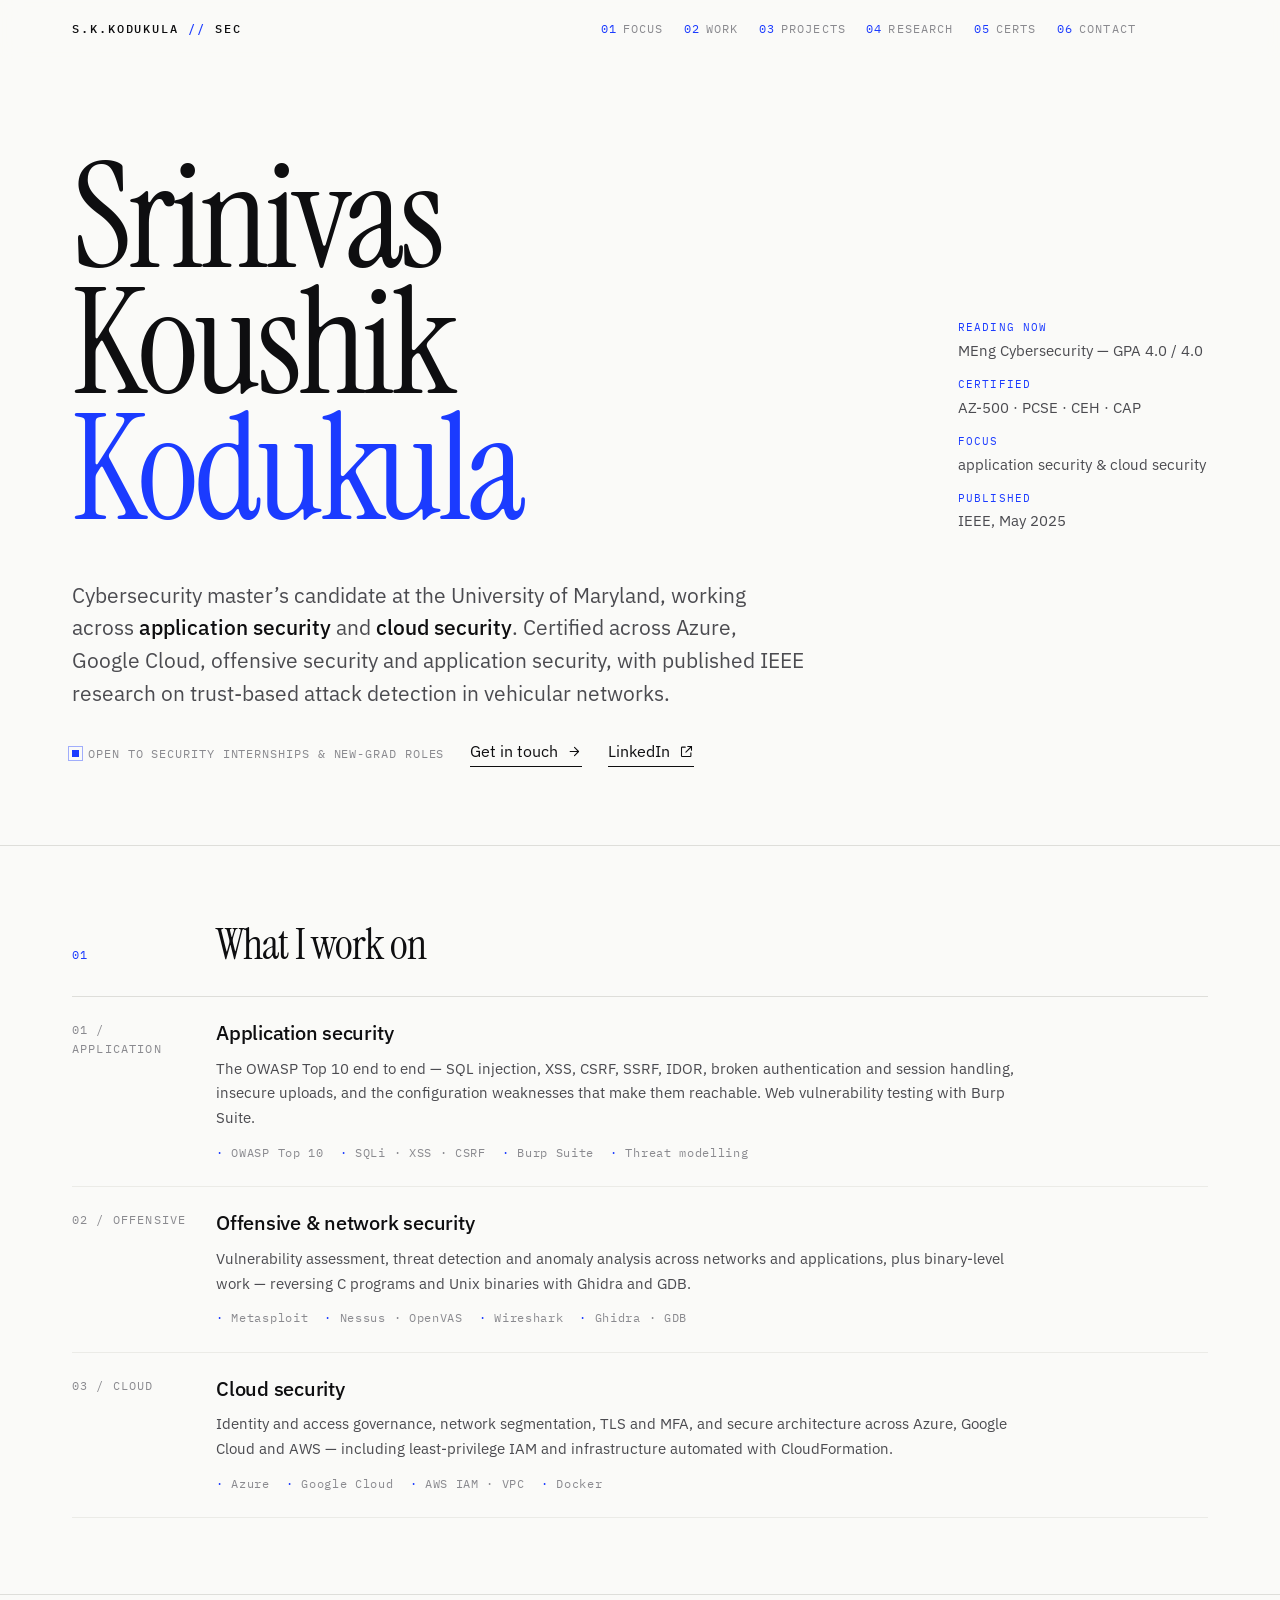
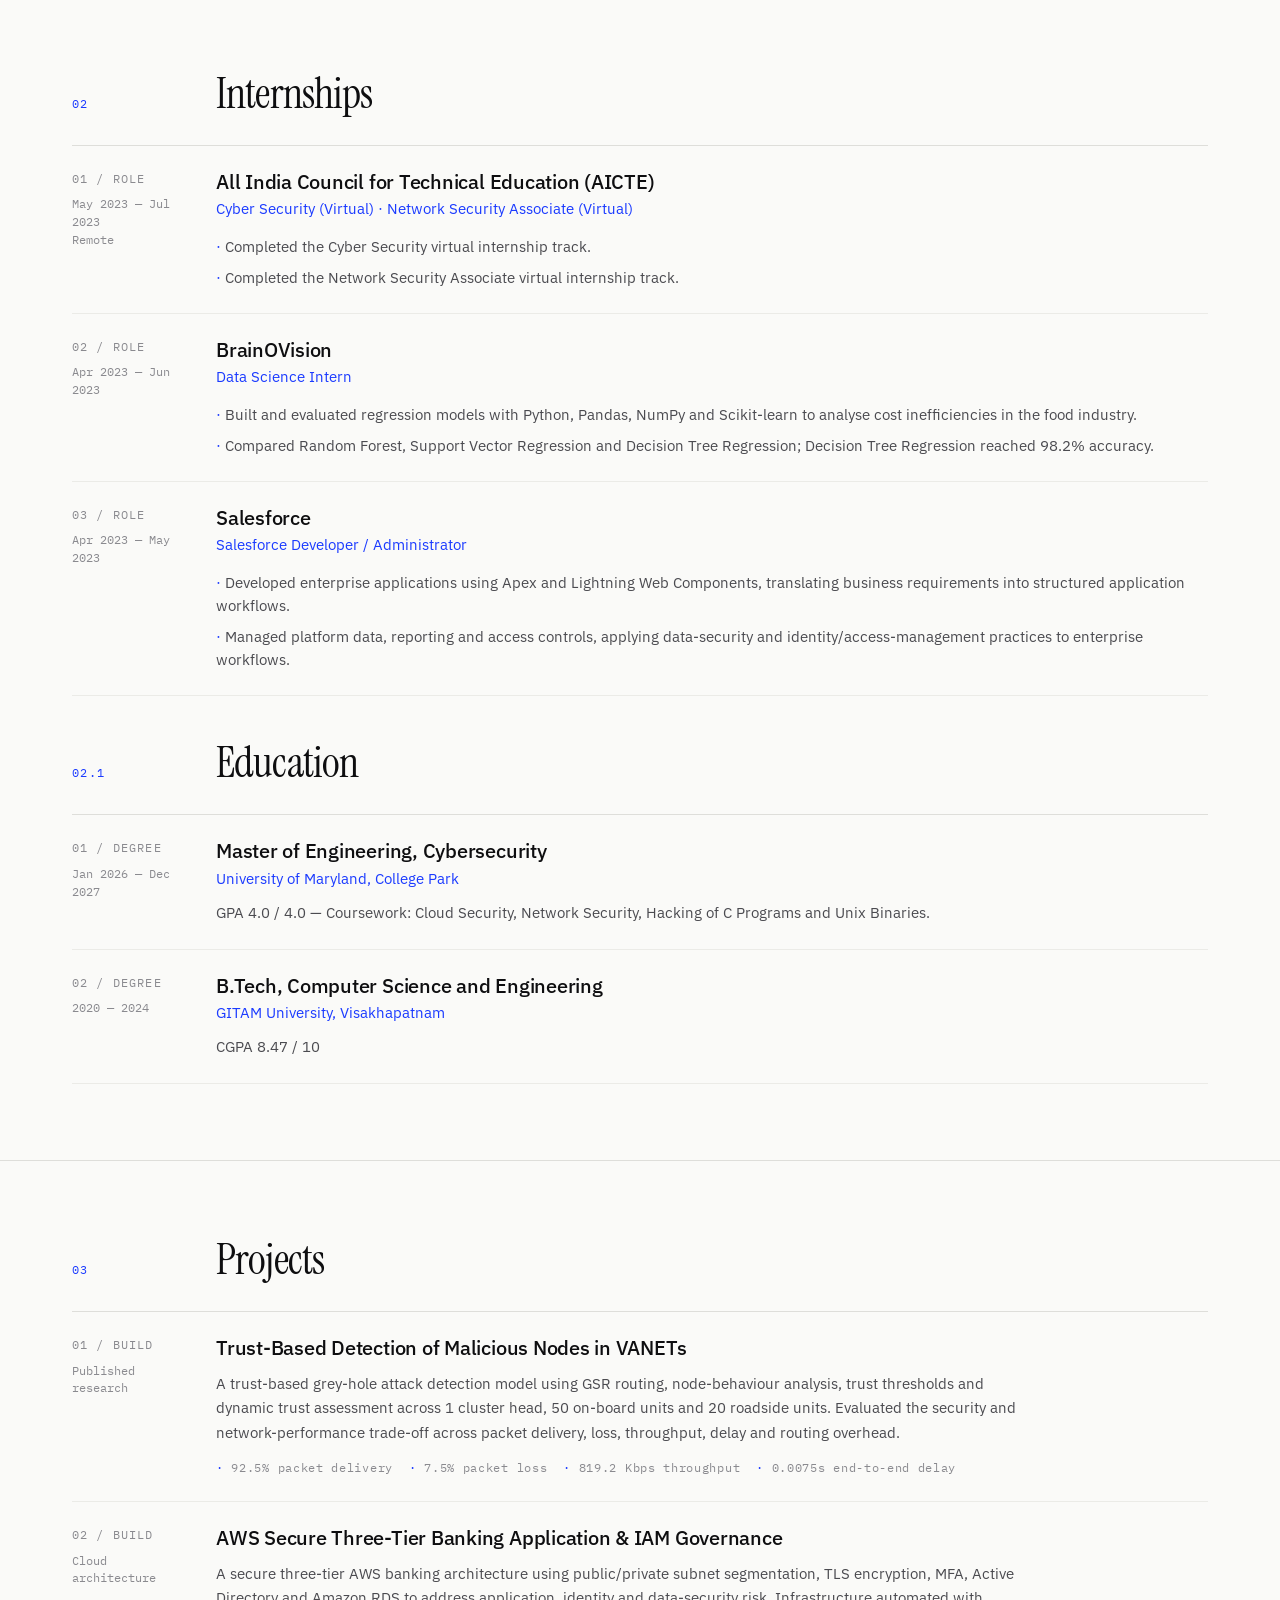
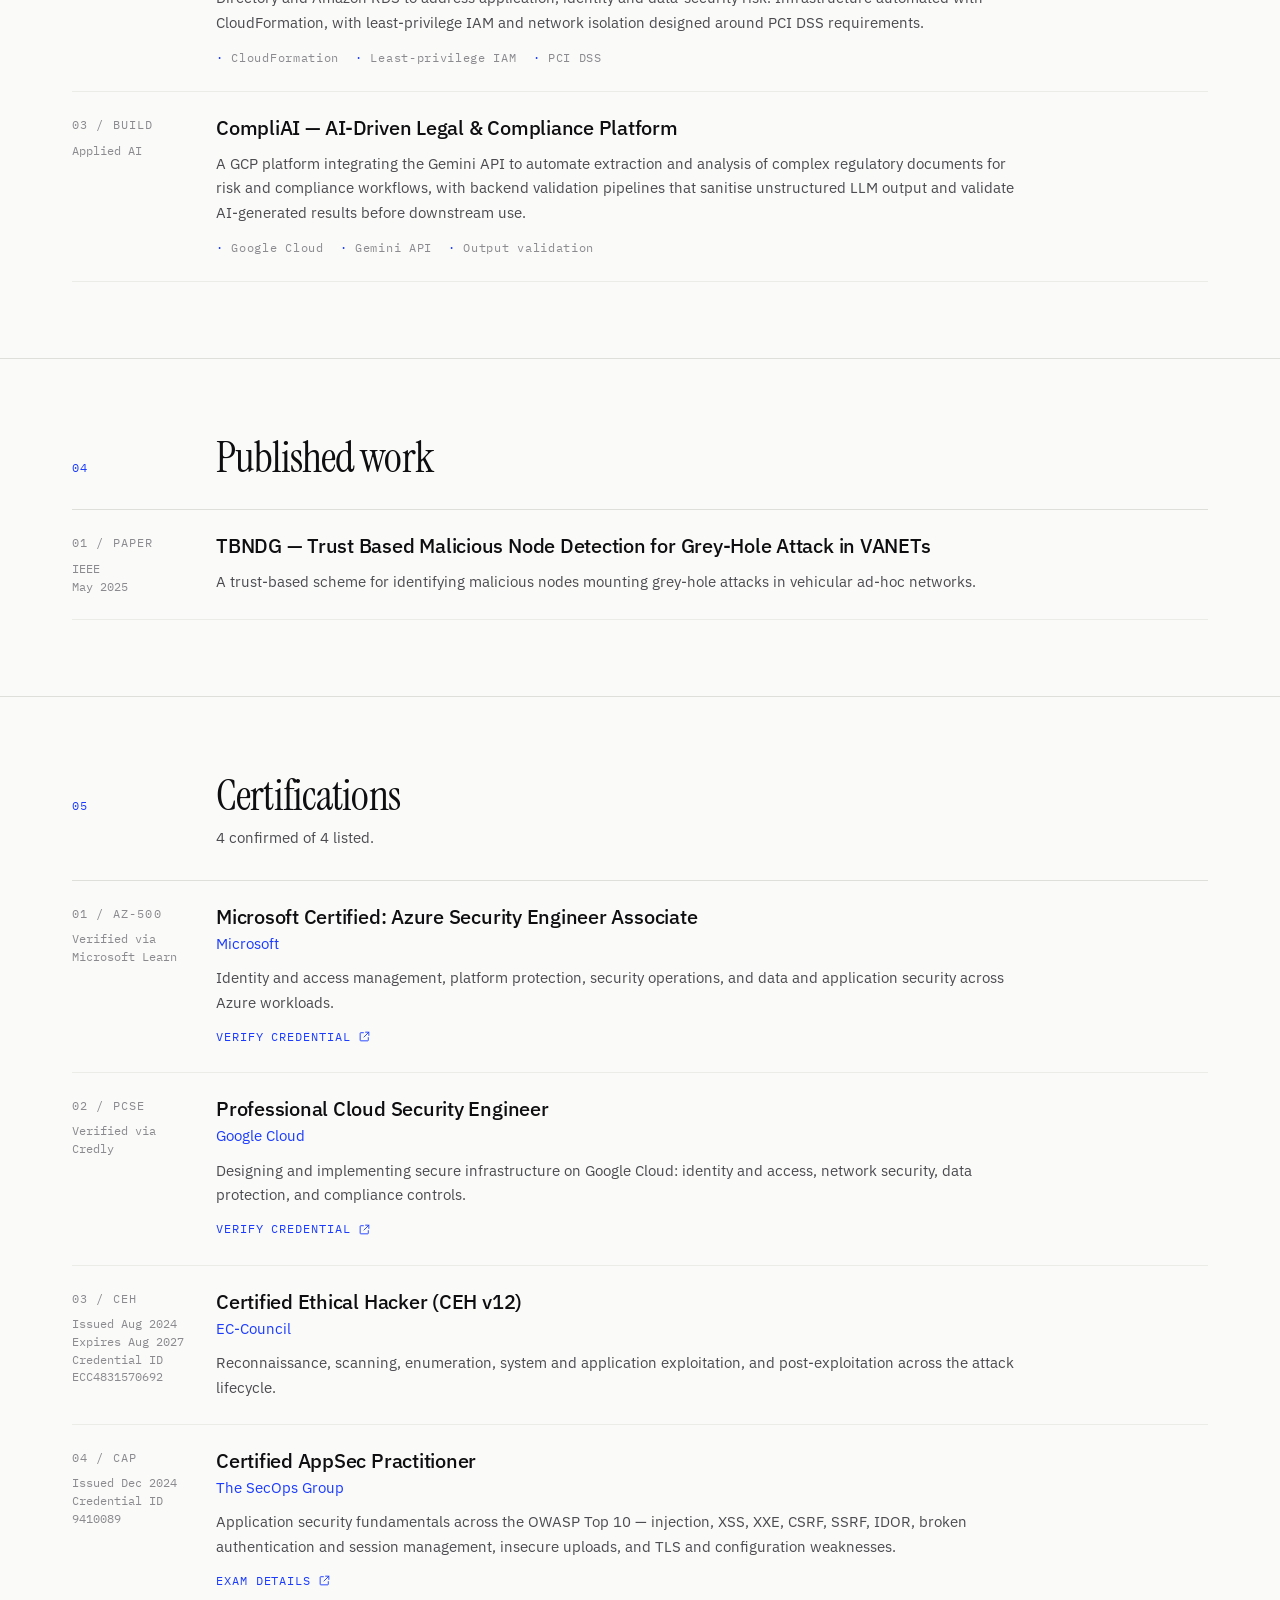
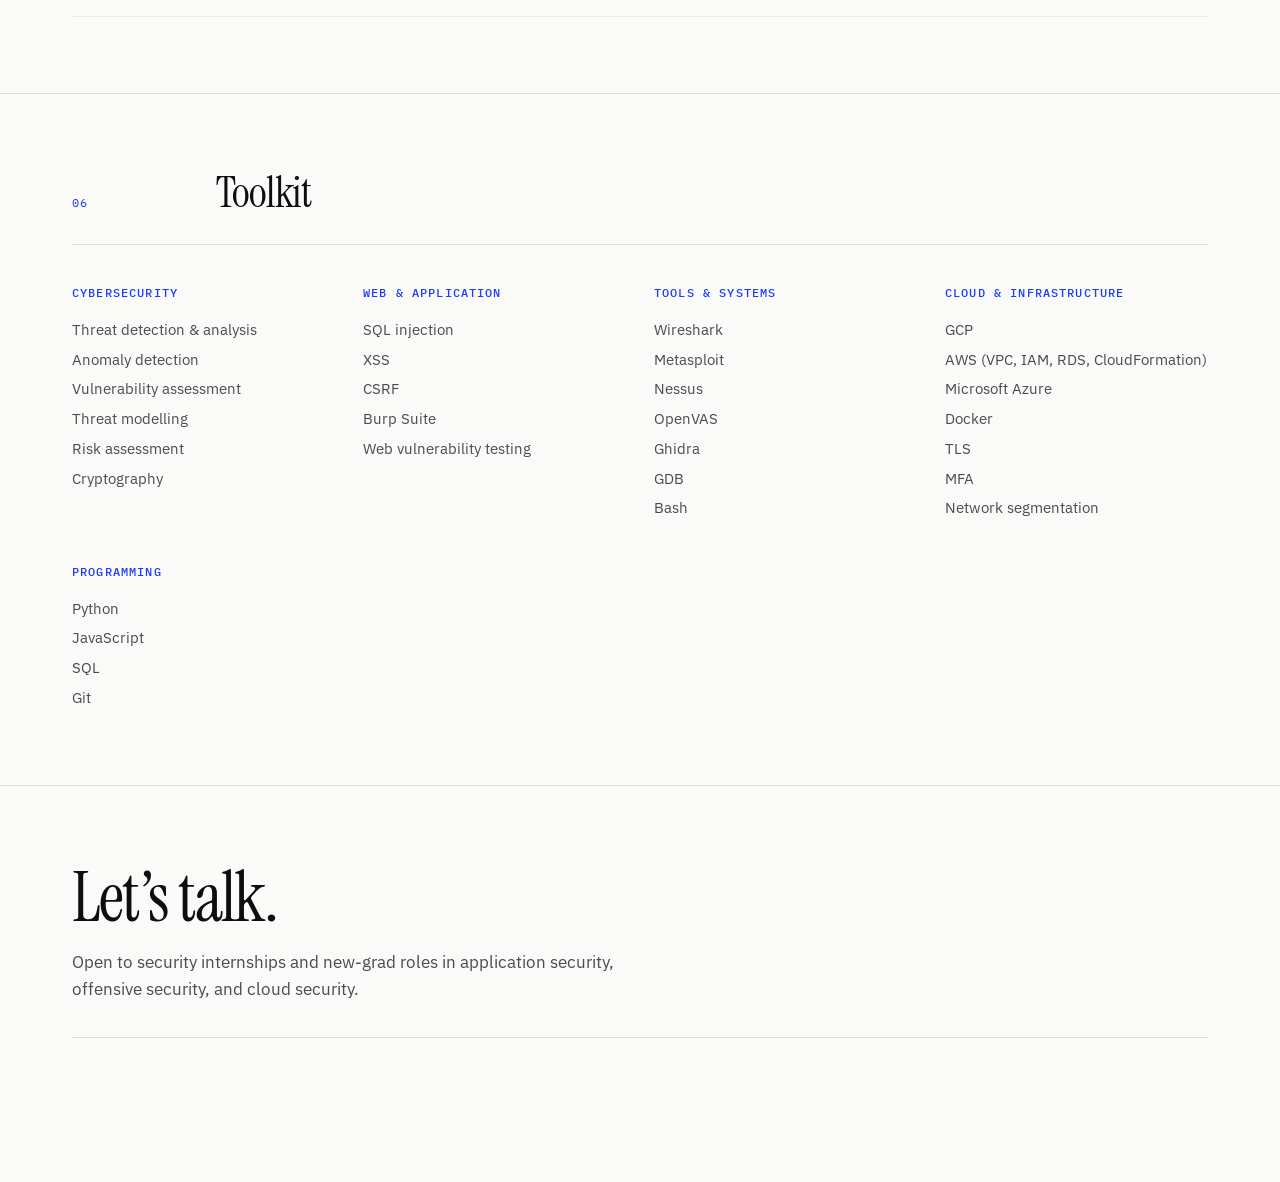
==== commit 07cab659: "Restore the AICTE internship Back on the site, ordered reverse-chronologically by end date ahead of " ====
--- a/index.html
+++ b/index.html
@@ -471,14 +471,17 @@
 
   experience: [
     {
-      org: 'Salesforce',
-      meta: 'Apr 2023 — May 2023',
-      roles: [{ title: 'Salesforce Developer / Administrator', period: 'Apr — May 2023' }],
+      /* On LinkedIn but not on the résumé. Bullets state only what the
+         programme was — no outcomes are claimed that aren't documented. */
+      org: 'All India Council for Technical Education (AICTE)',
+      meta: 'May 2023 — Jul 2023 · Remote',
+      roles: [
+        { title: 'Cyber Security (Virtual)', period: 'May — Jul 2023' },
+        { title: 'Network Security Associate (Virtual)', period: 'May — Jul 2023' }
+      ],
       points: [
-        'Developed enterprise applications using Apex and Lightning Web Components, translating ' +
-        'business requirements into structured application workflows.',
-        'Managed platform data, reporting and access controls, applying data-security and ' +
-        'identity/access-management practices to enterprise workflows.'
+        'Completed the Cyber Security virtual internship track.',
+        'Completed the Network Security Associate virtual internship track.'
       ]
     },
     {
@@ -490,6 +493,17 @@
         'analyse cost inefficiencies in the food industry.',
         'Compared Random Forest, Support Vector Regression and Decision Tree Regression; ' +
         'Decision Tree Regression reached 98.2% accuracy.'
+      ]
+    },
+    {
+      org: 'Salesforce',
+      meta: 'Apr 2023 — May 2023',
+      roles: [{ title: 'Salesforce Developer / Administrator', period: 'Apr — May 2023' }],
+      points: [
+        'Developed enterprise applications using Apex and Lightning Web Components, translating ' +
+        'business requirements into structured application workflows.',
+        'Managed platform data, reporting and access controls, applying data-security and ' +
+        'identity/access-management practices to enterprise workflows.'
       ]
     }
   ],
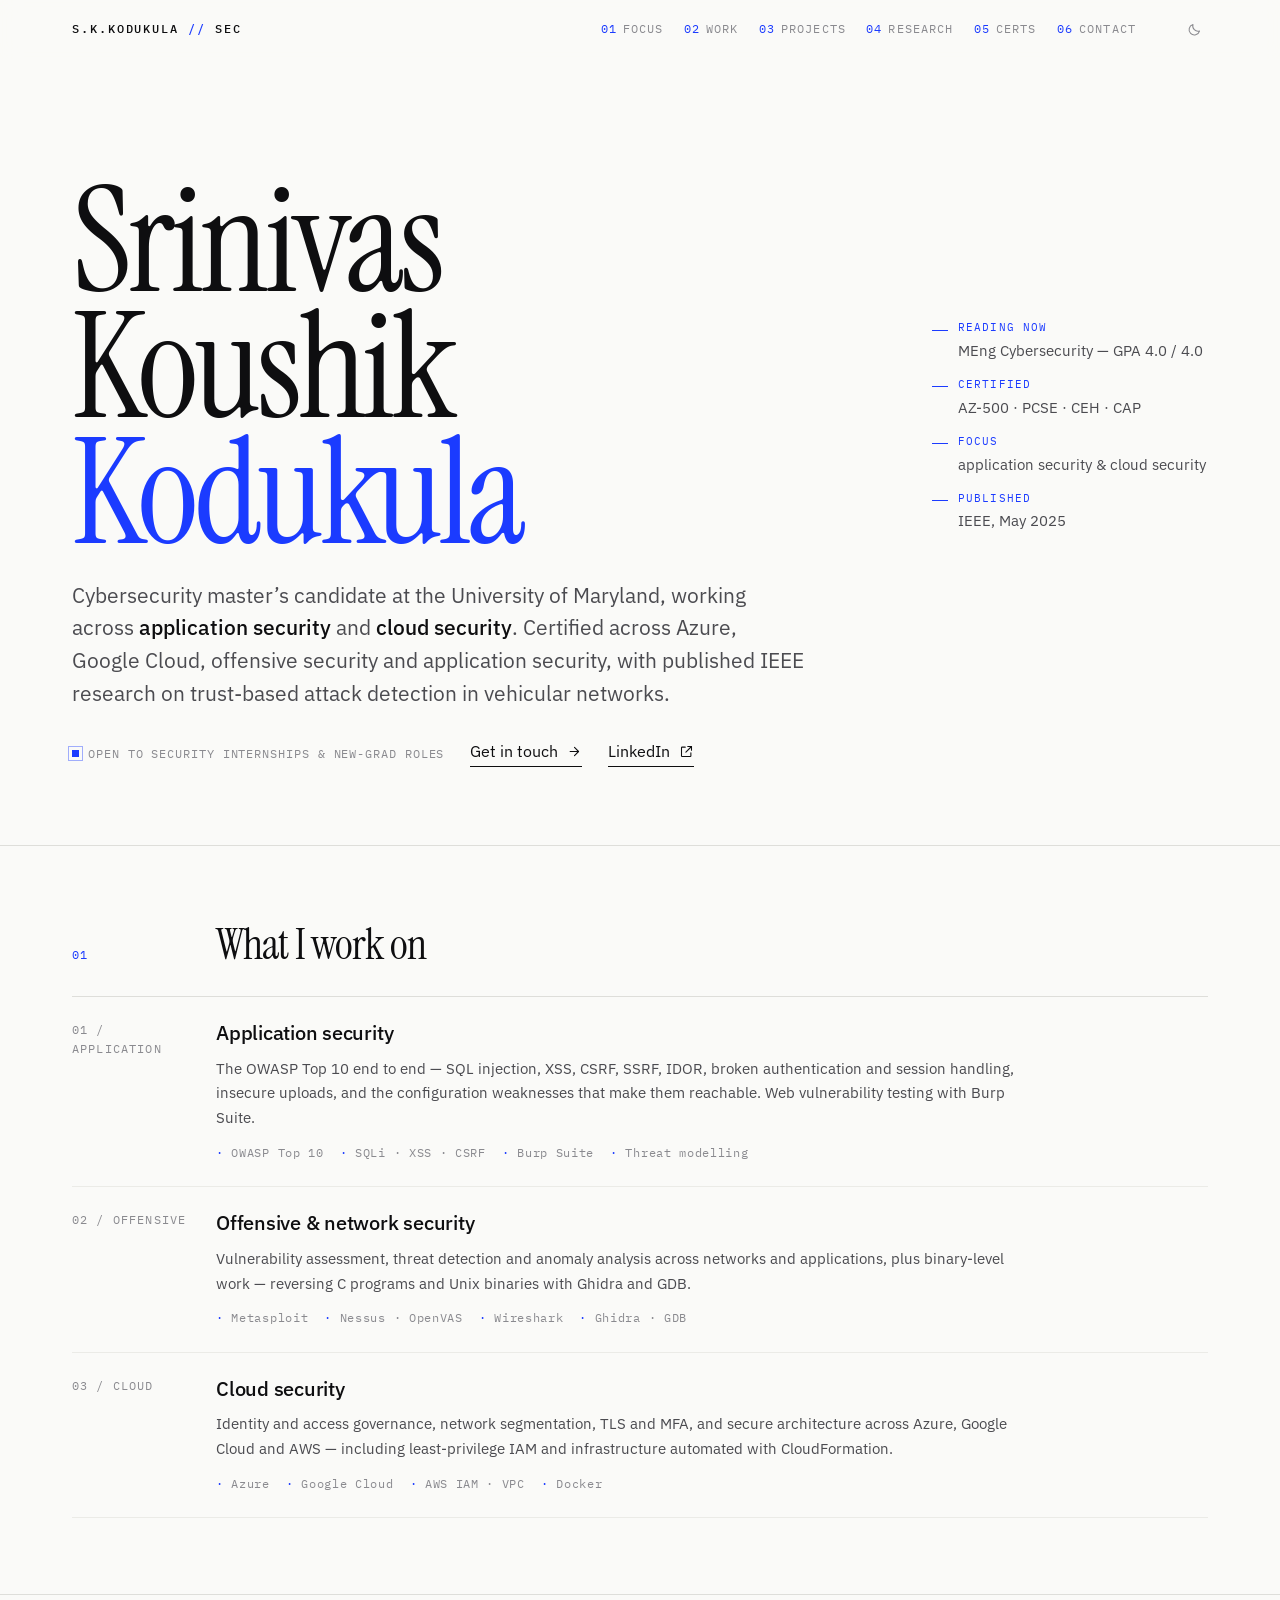
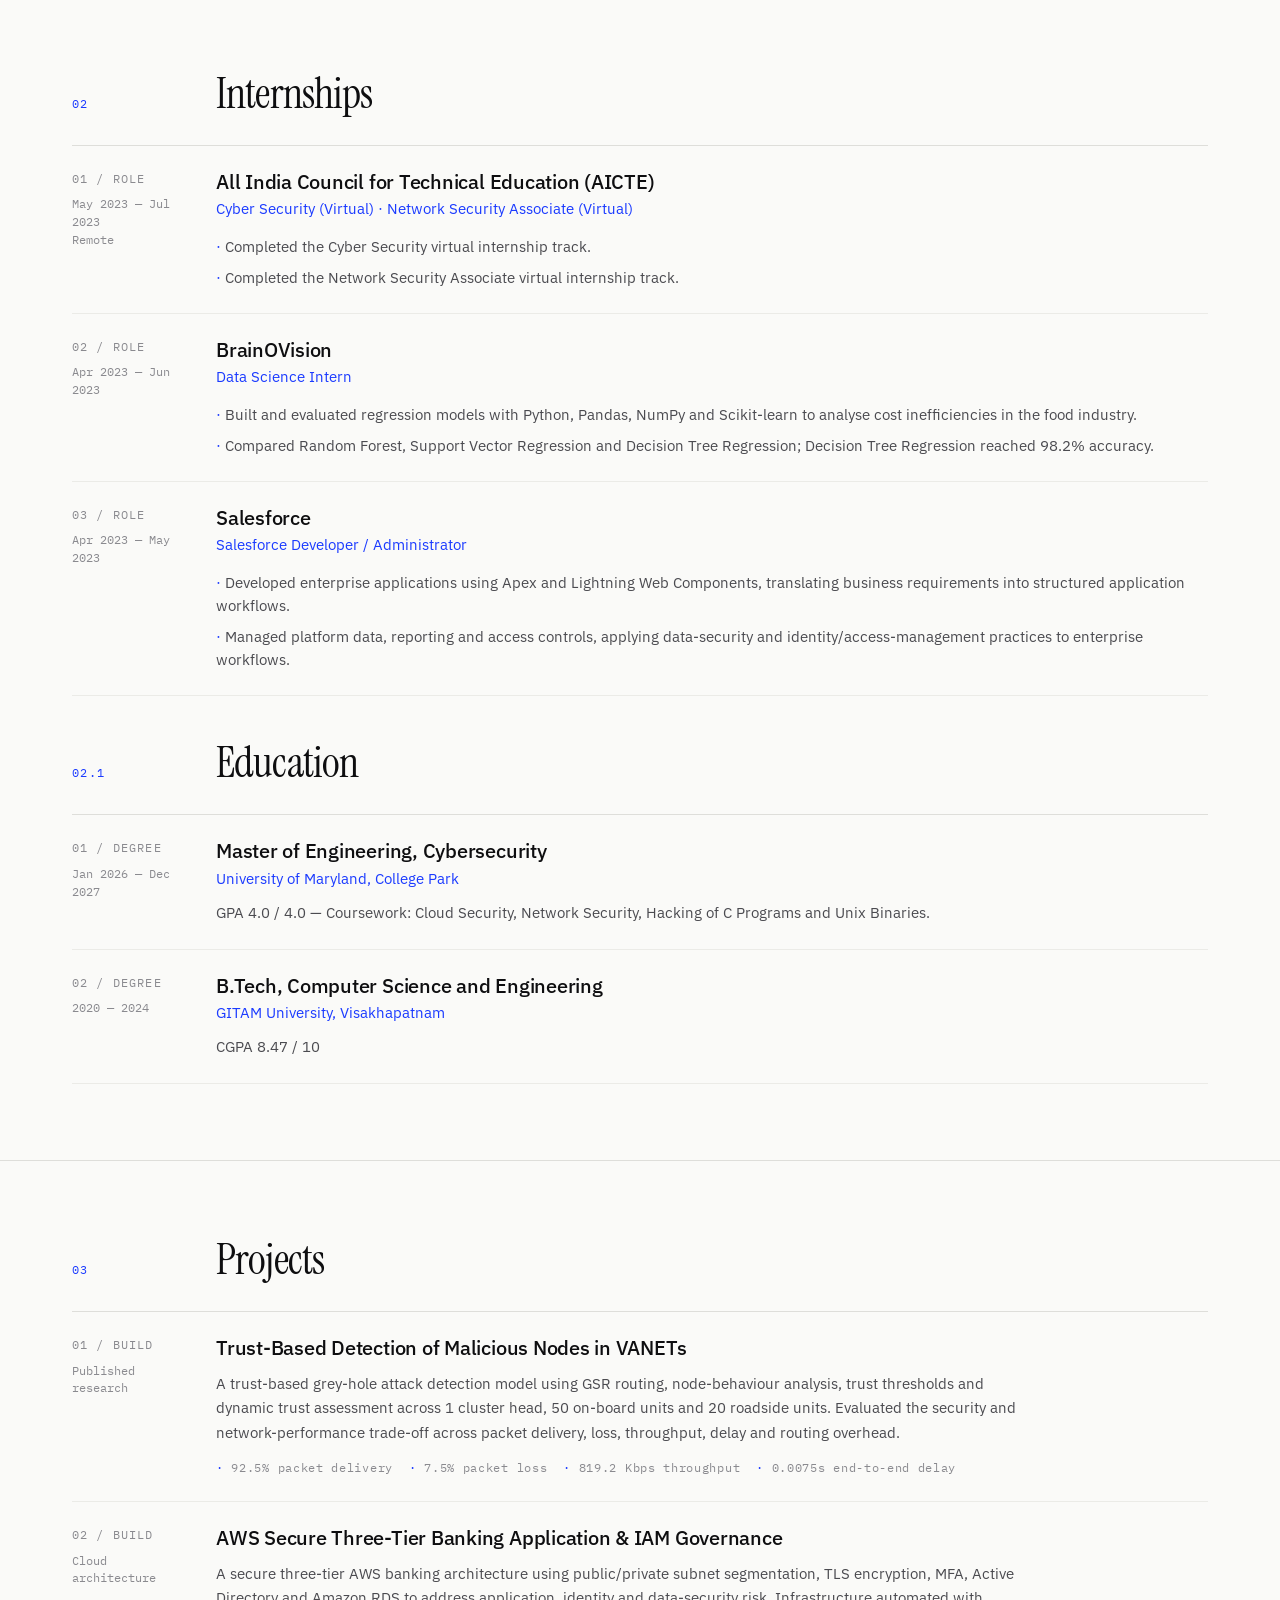
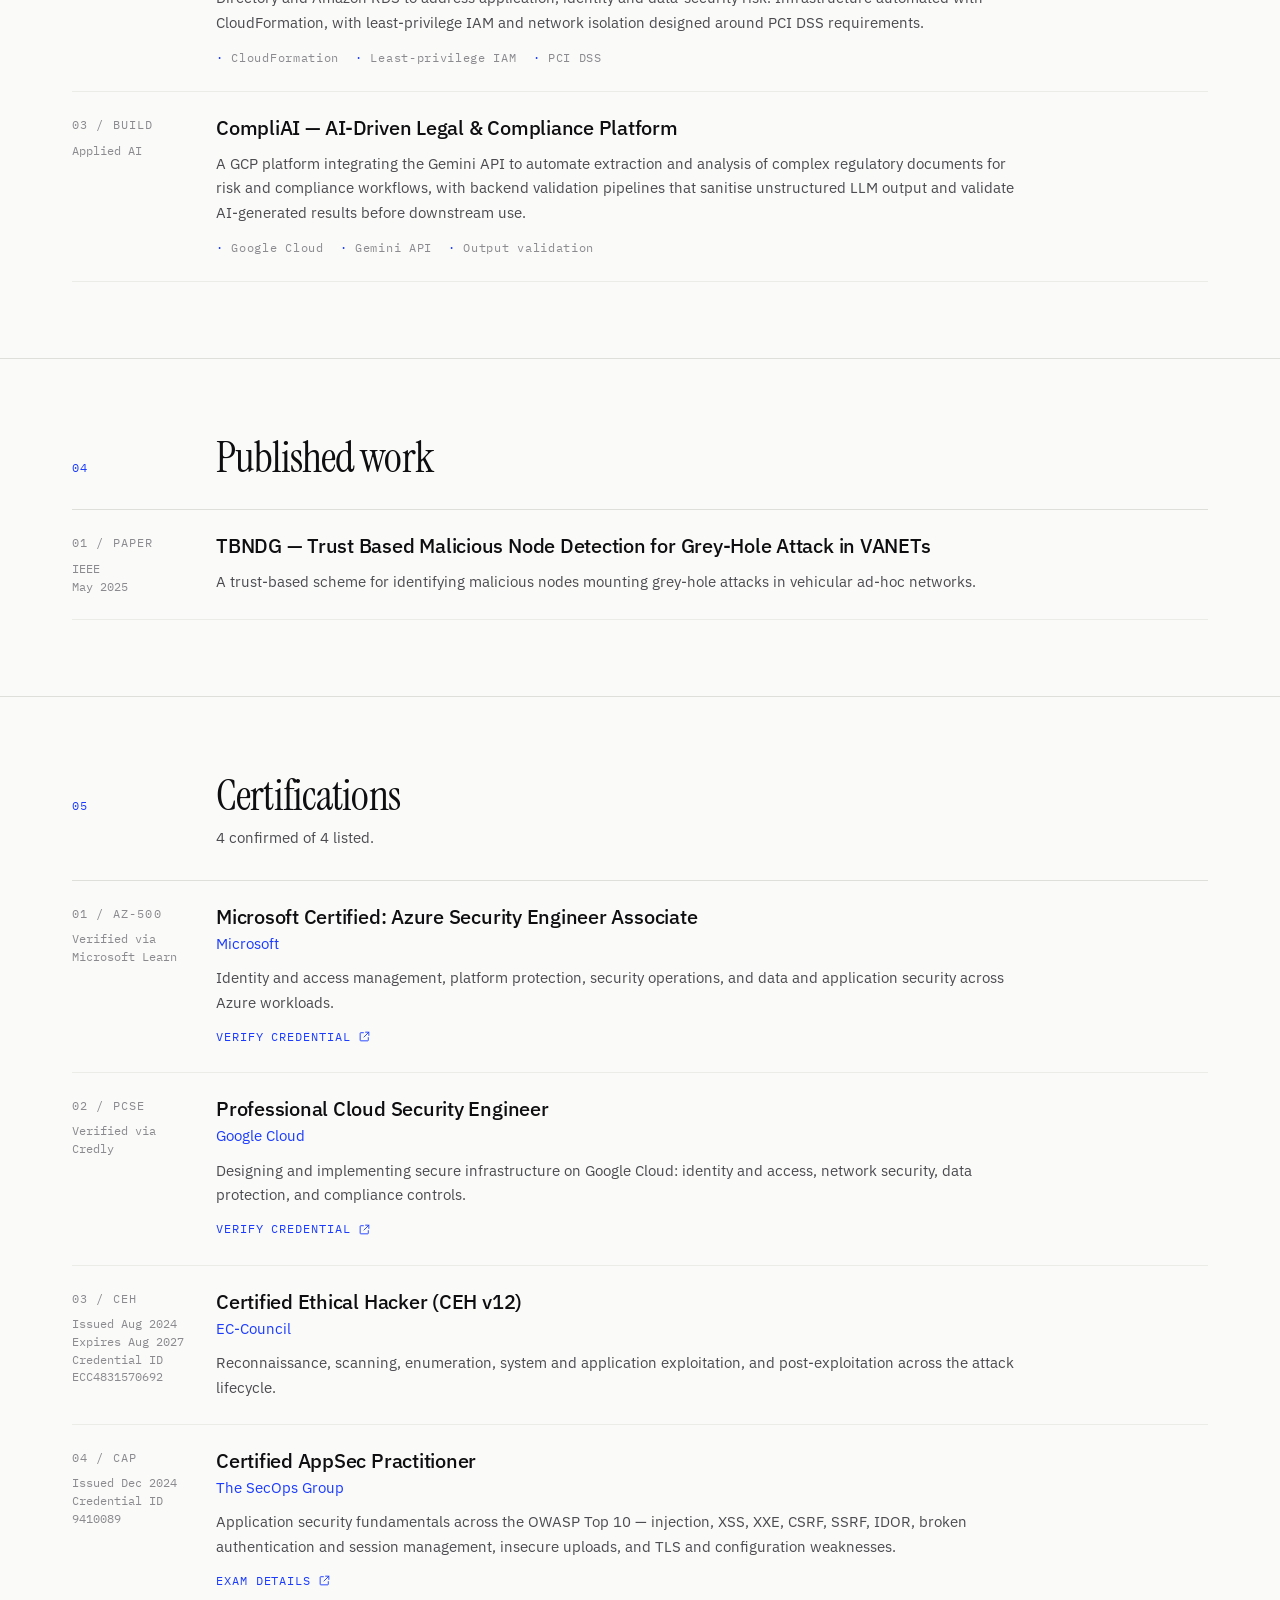
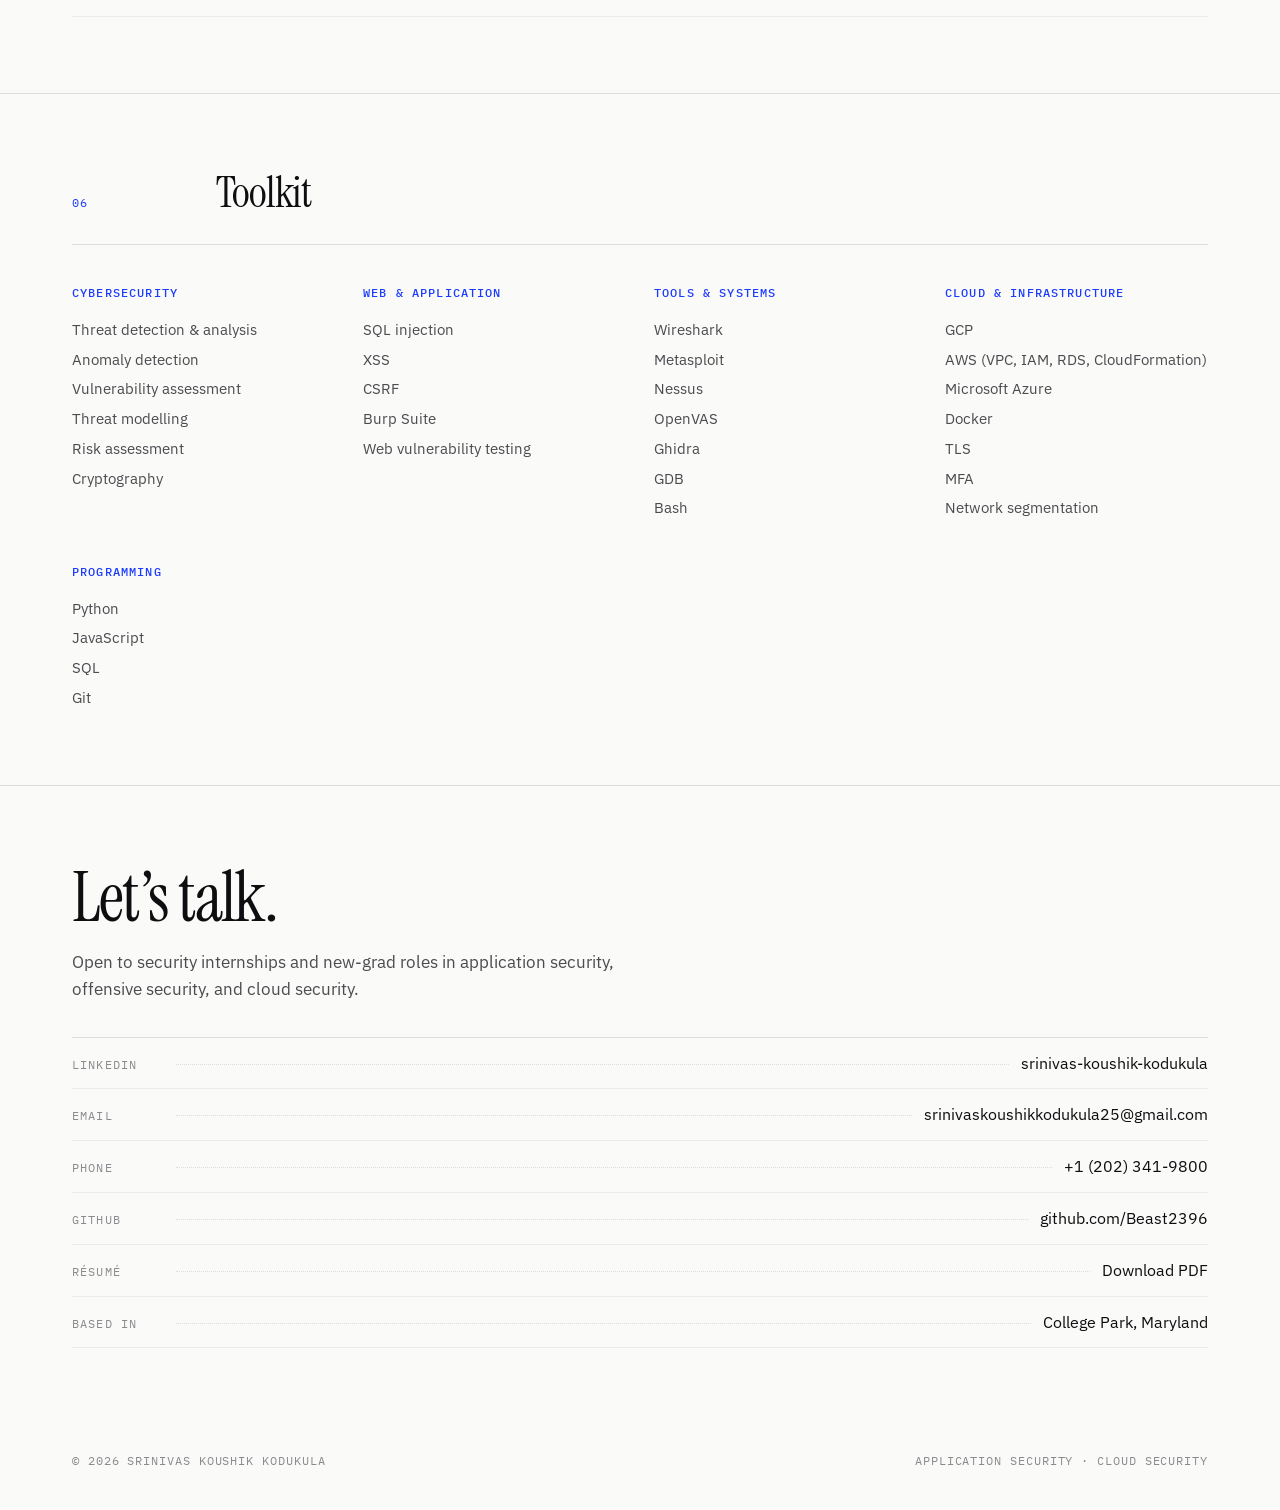
==== commit 78c4f8ae: "Fix two JavaScript errors found on the live site win95 listed 'projects' on the desktop but never go" ====
--- a/index.html
+++ b/index.html
@@ -2,6 +2,7 @@
 <html lang="en">
 <head>
 <meta charset="UTF-8">
+<link rel="icon" href="data:image/svg+xml,%3Csvg%20xmlns%3D%22http%3A%2F%2Fwww.w3.org%2F2000%2Fsvg%22%20viewBox%3D%220%200%2032%2032%22%3E%3Crect%20width%3D%2232%22%20height%3D%2232%22%20rx%3D%227%22%20fill%3D%22%230E1216%22%2F%3E%3Cpath%20d%3D%22M16%205%206%209v7c0%206.4%204.3%2010.6%2010%2012%205.7-1.4%2010-5.6%2010-12V9z%22%20fill%3D%22%23E8443F%22%2F%3E%3Cpath%20d%3D%22M11.4%2016.2l3.2%203.2%206-6.6%22%20fill%3D%22none%22%20stroke%3D%22%23fff%22%20stroke-width%3D%222.8%22%20stroke-linecap%3D%22round%22%20stroke-linejoin%3D%22round%22%2F%3E%3C%2Fsvg%3E">
 <meta name="viewport" content="width=device-width, initial-scale=1, viewport-fit=cover">
 <title>Srinivas Koushik Kodukula — Application &amp; Cloud Security</title>
 <meta name="description" content="Cybersecurity master's candidate at the University of Maryland working across application security, offensive security, and cloud security. CAP and CEH certified, with published IEEE research.">
@@ -405,6 +406,7 @@
     location: { text: 'College Park, Maryland' },
     email: { text: 'srinivaskoushikkodukula25@gmail.com',
              href: 'mailto:srinivaskoushikkodukula25@gmail.com' },
+    phone: { text: '+1 (202) 341-9800', href: 'tel:+12023419800' },
     resume: { text: 'Download PDF', href: 'https://beast2396.github.io/Beast/resume.pdf' },
     github: { text: 'github.com/Beast2396', href: 'https://github.com/Beast2396' },
     linkedin: {
@@ -742,13 +744,16 @@
   }).join('');
 
   /* ── 06 writing ────────────────────────────────────────────────────── */
+  /* no posts yet: drop the section and its nav entry rather than leaving a
+     hole — and return before writing into an element that no longer exists */
   if (!S.writing.length) {
     var ws = document.getElementById('writing');
     if (ws) ws.remove();
     var wn = document.querySelector('a[href="#writing"]');
     if (wn) wn.remove();
   }
-  $('#writing-list').innerHTML = (S.writing || []).map(function (w, i) {
+  var writingHost = $('#writing-list');
+  if (writingHost) writingHost.innerHTML = (S.writing || []).map(function (w, i) {
     return entry({
       id: pad(i + 1) + ' / ' + w.tag.toUpperCase(),
       meta: esc(w.date),
@@ -771,7 +776,8 @@
     return '<a class="toc-row" href="' + esc(field.href) + '"' + ext + '>' + inner + '</a>';
   }
   $('#toc').innerHTML =
-    toc('LinkedIn', O.linkedin) + toc('Email', O.email) + toc('GitHub', O.github) +
+    toc('LinkedIn', O.linkedin) + toc('Email', O.email) + toc('Phone', O.phone) +
+    toc('GitHub', O.github) +
     toc('Résumé', O.resume) + toc('Based in', O.location);
 
   $('#foot').innerHTML =
